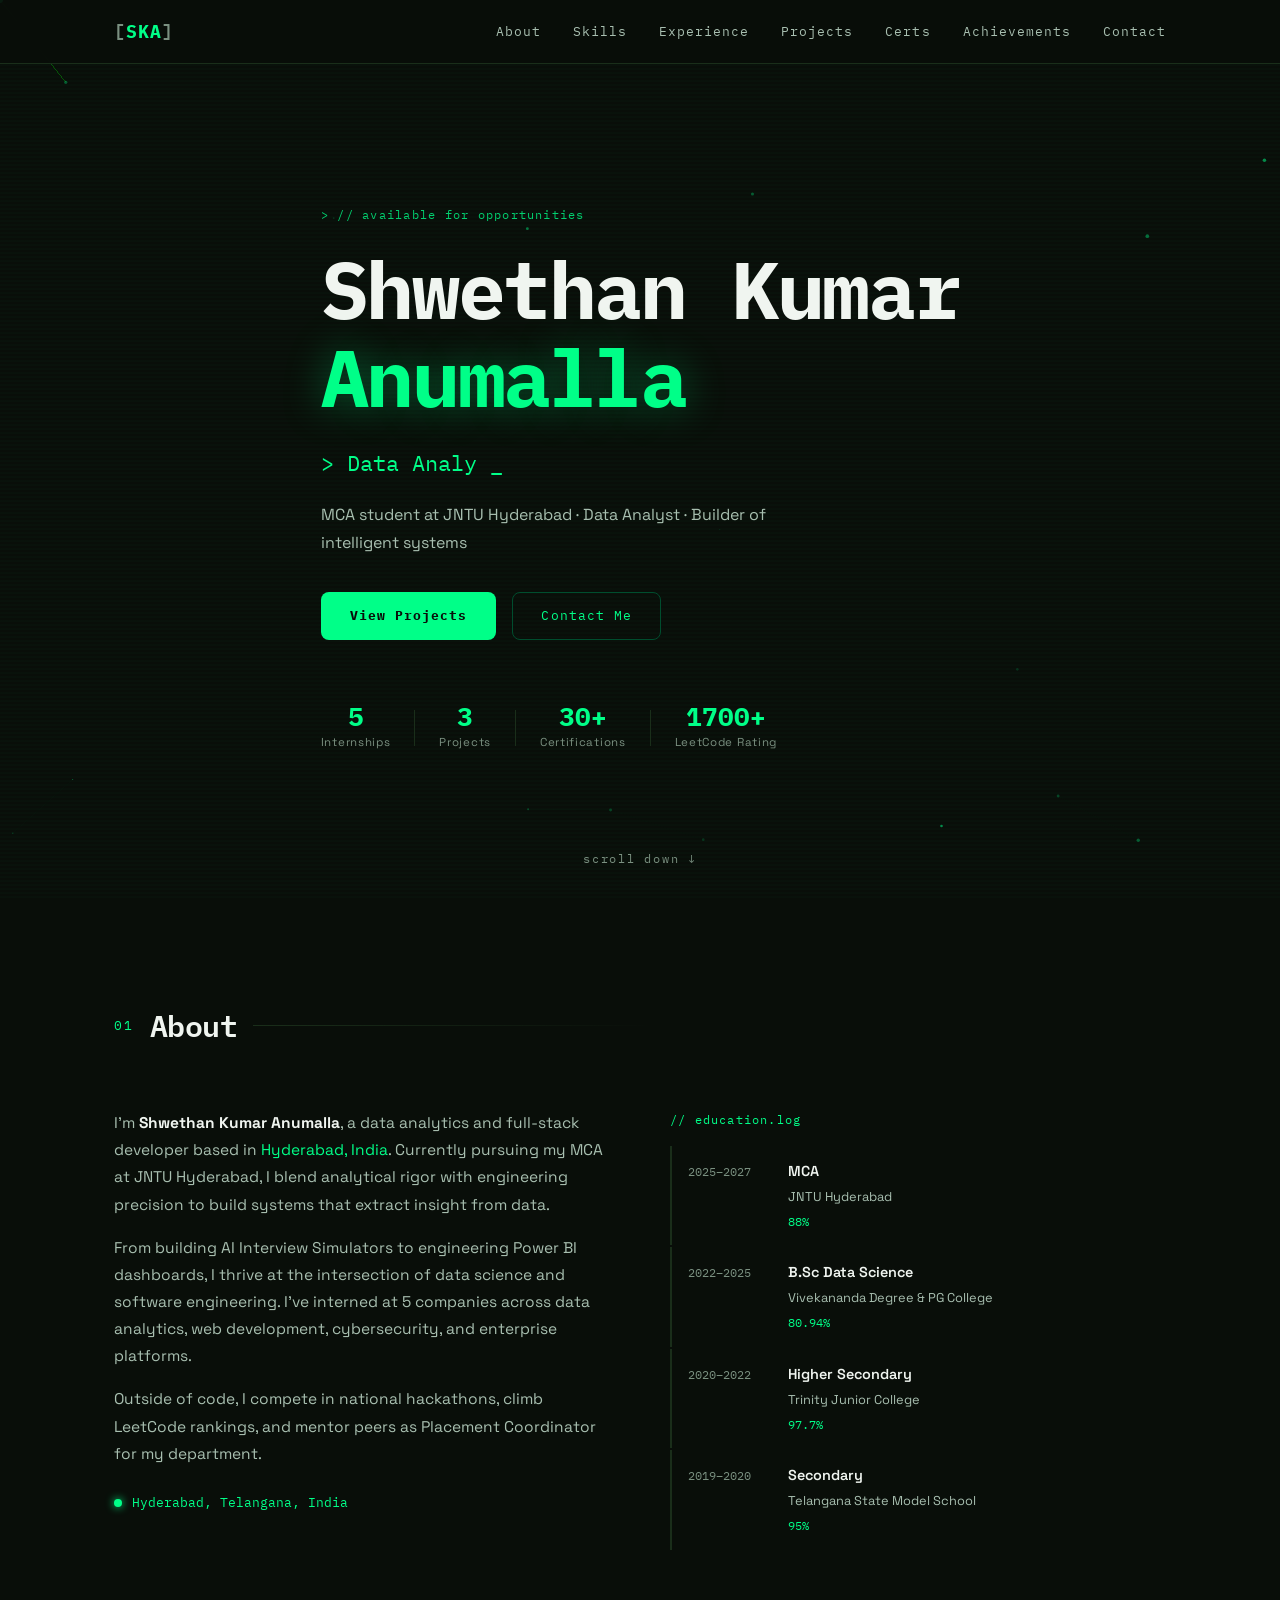
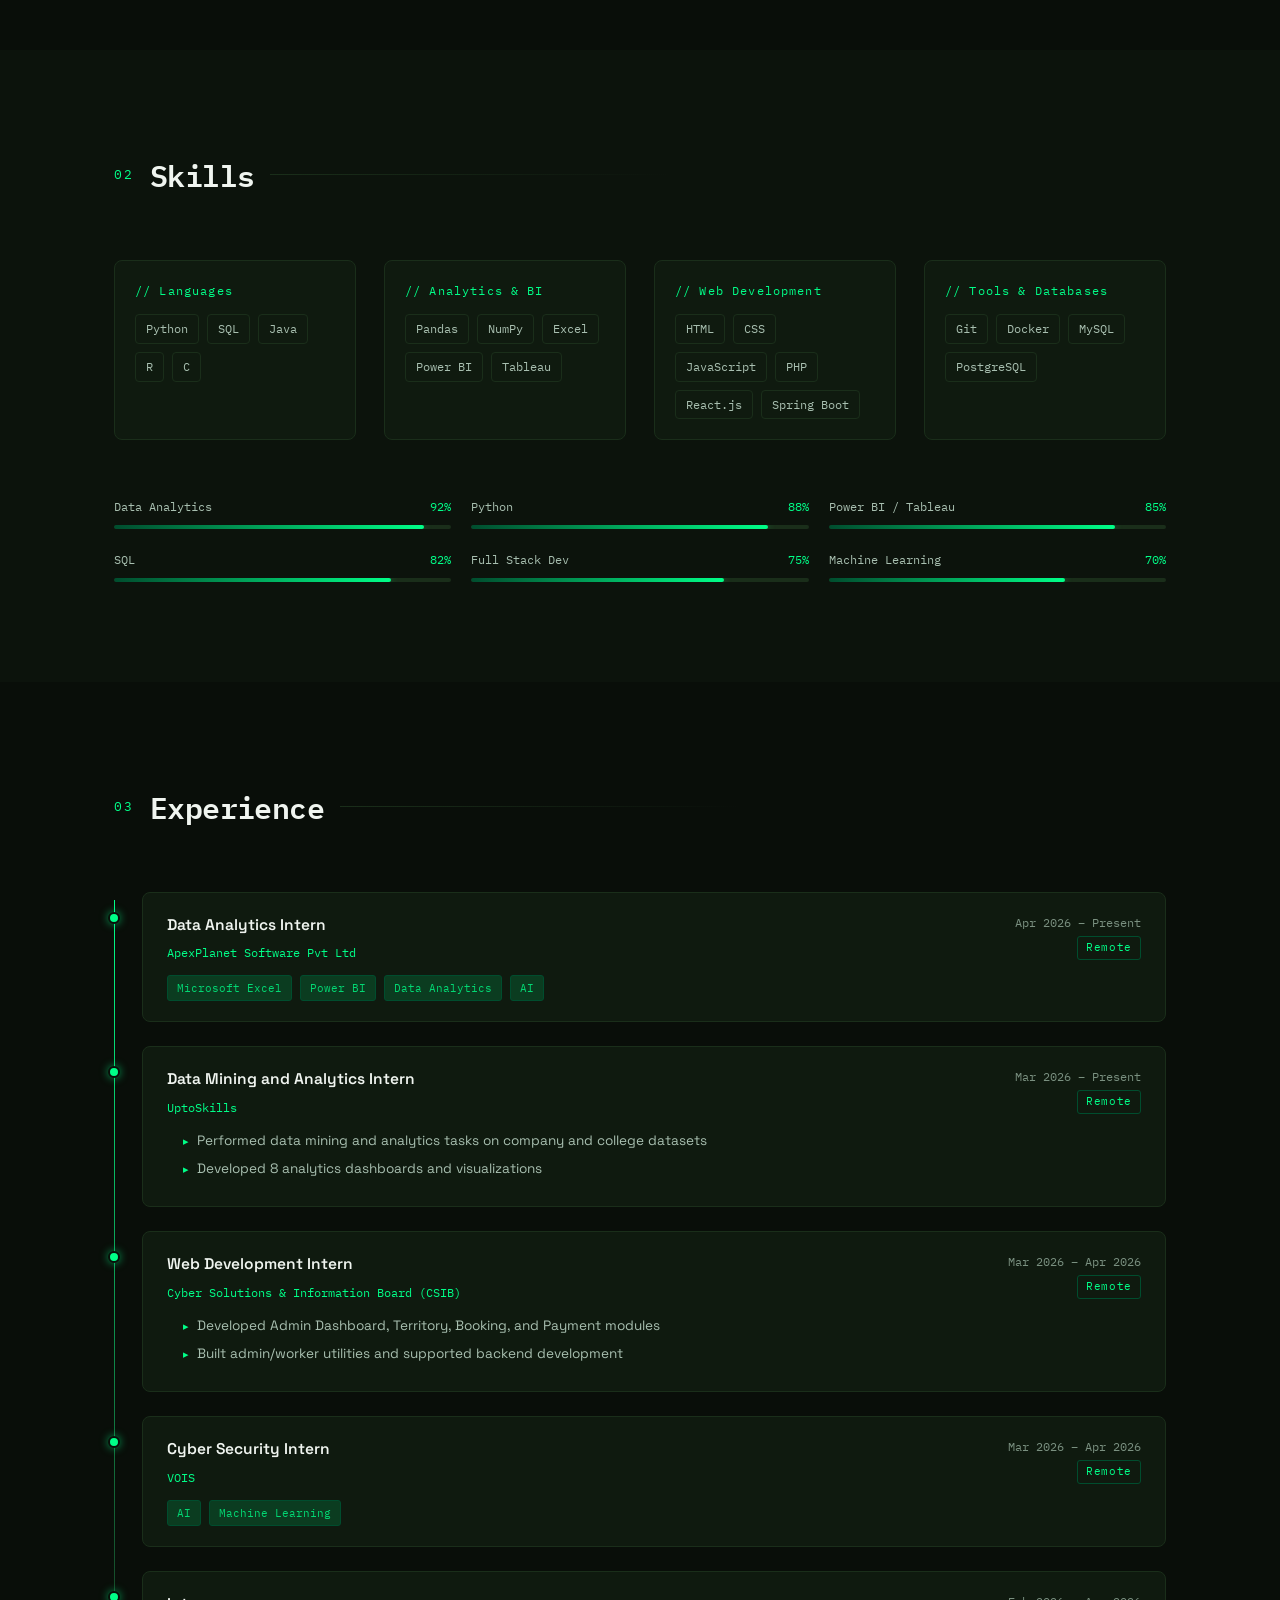
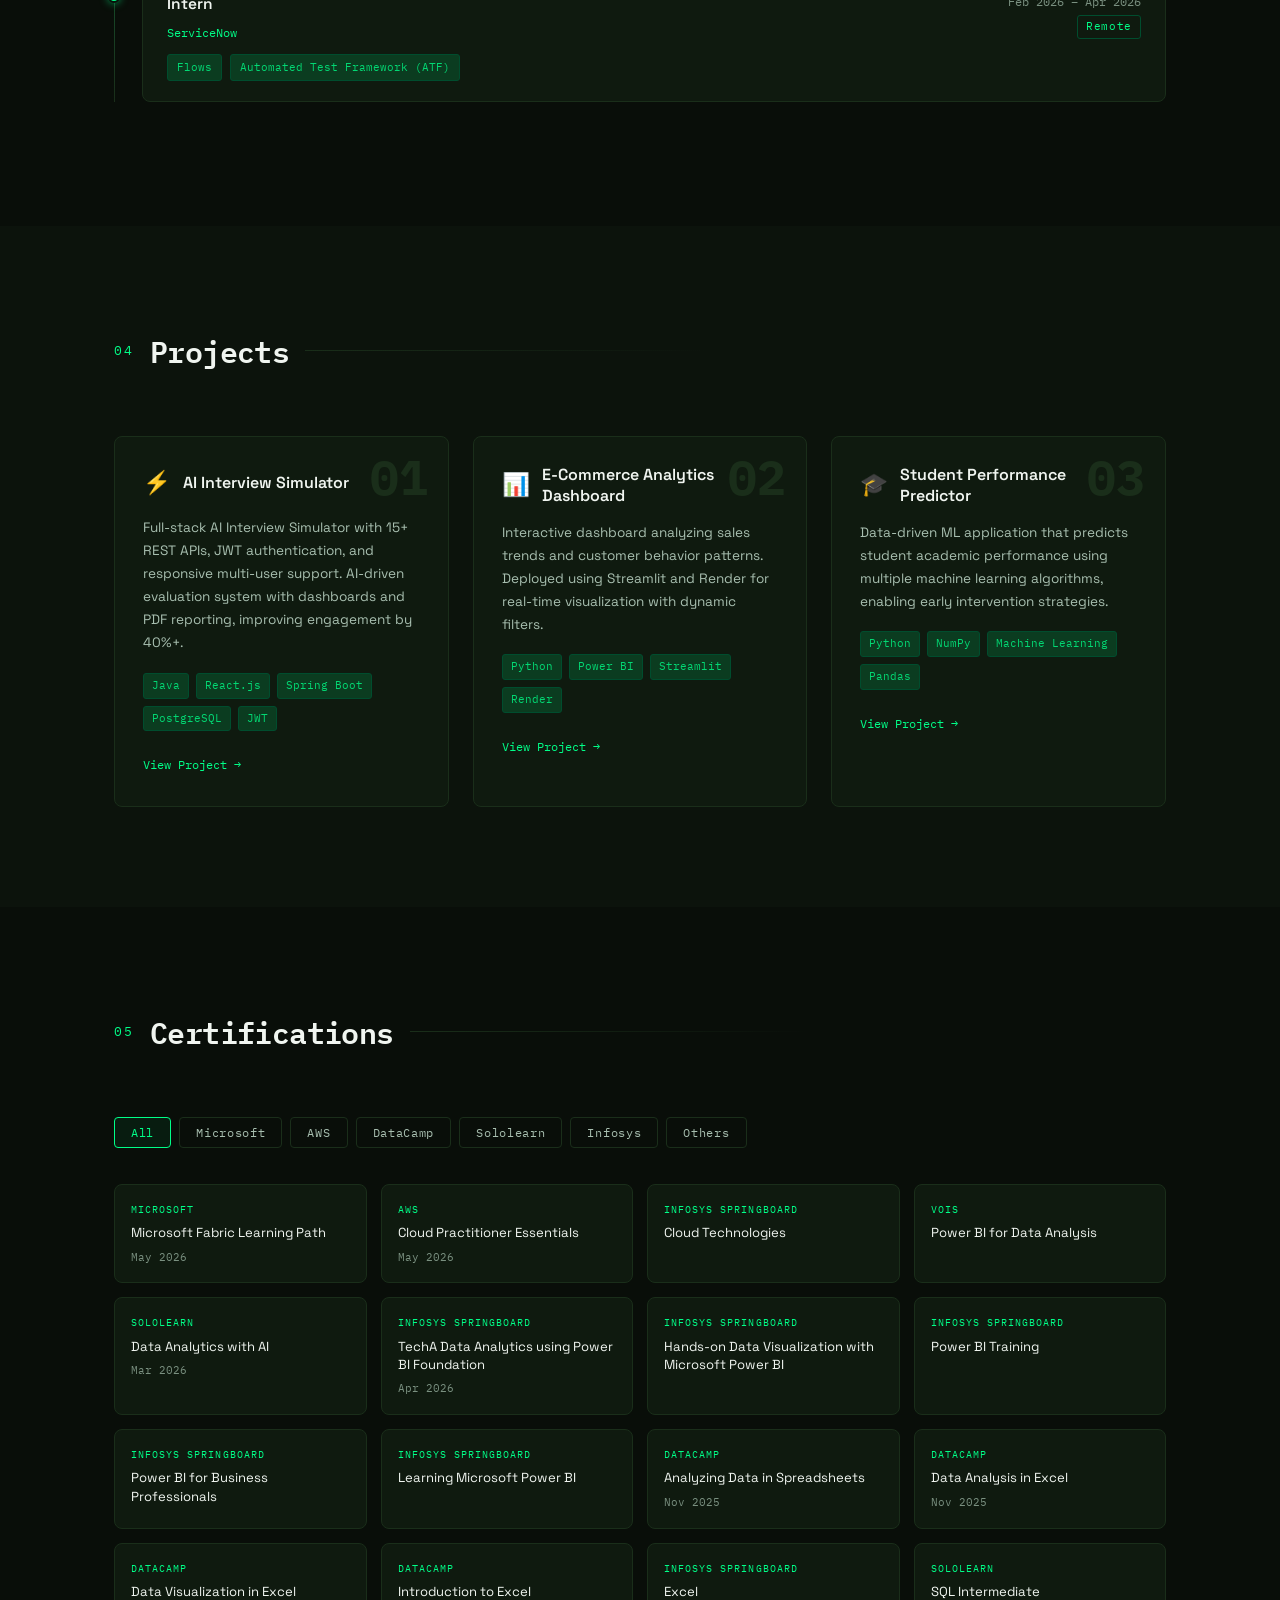
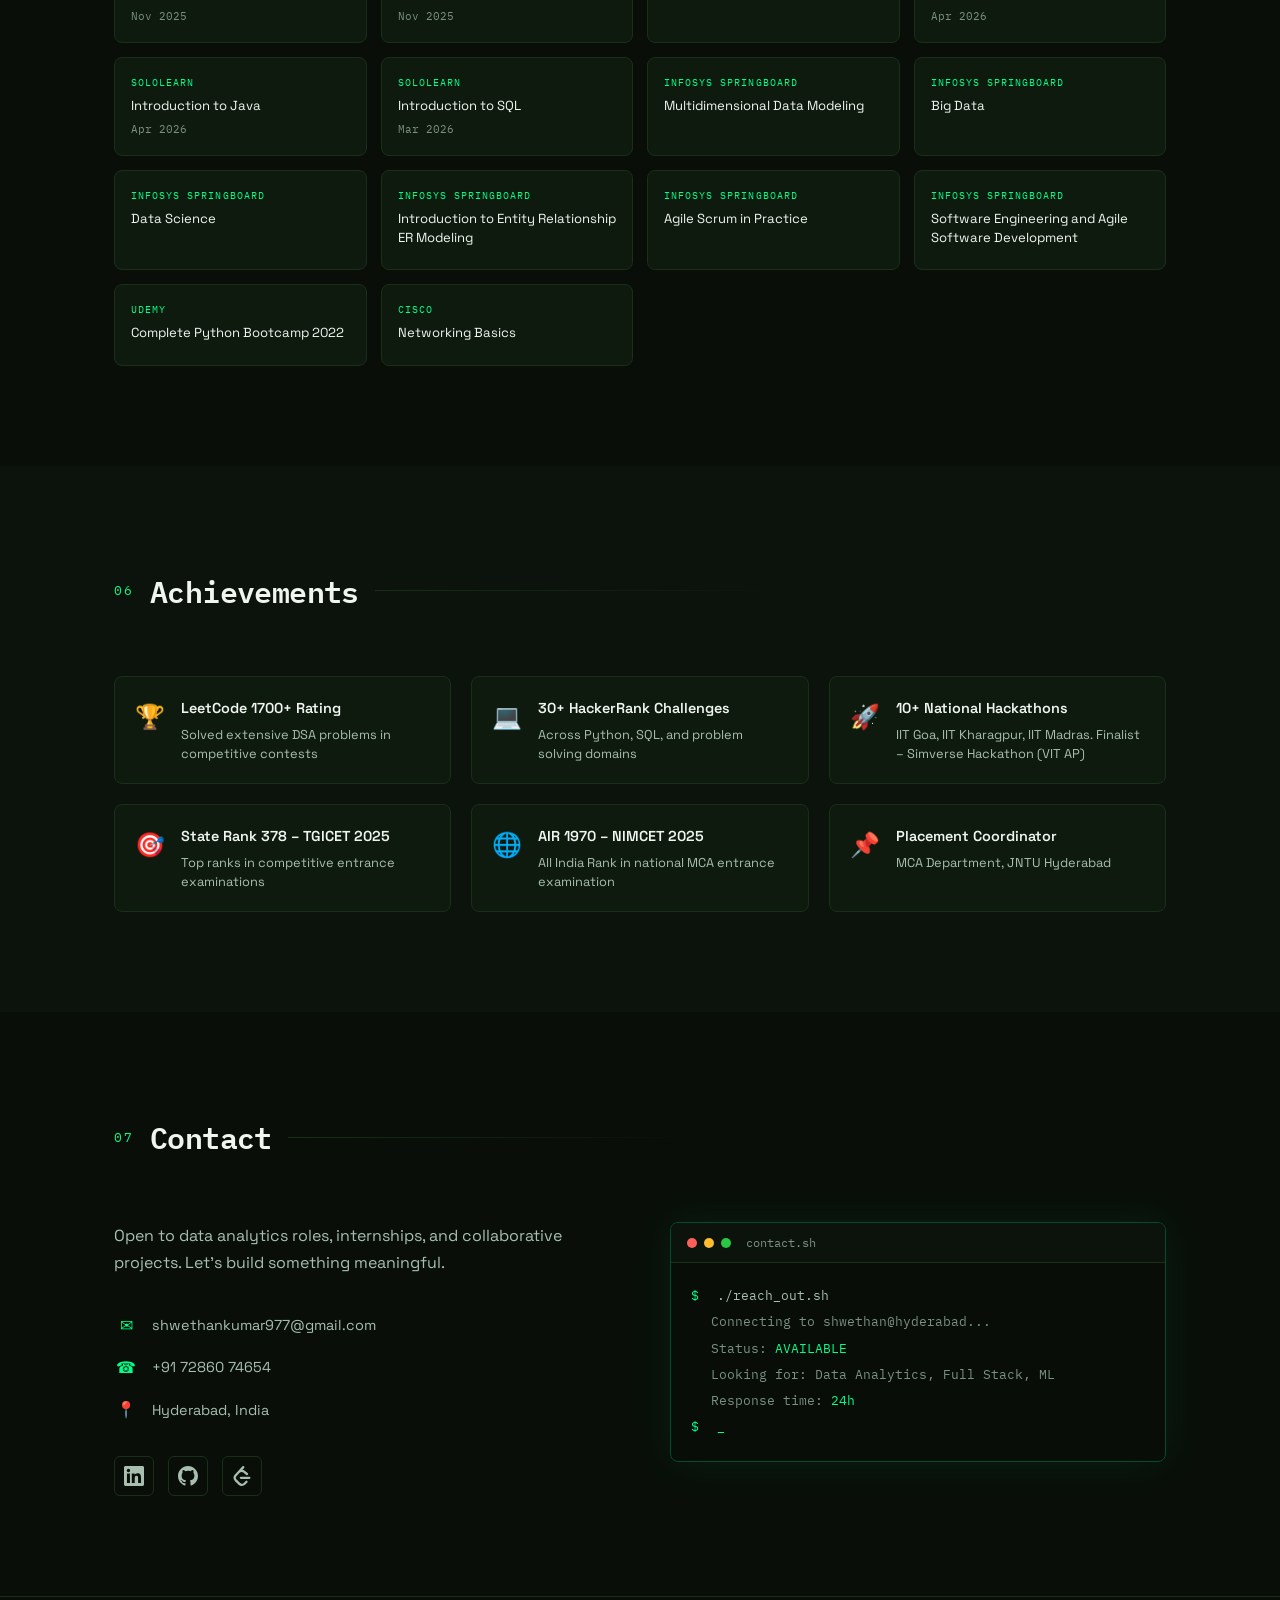
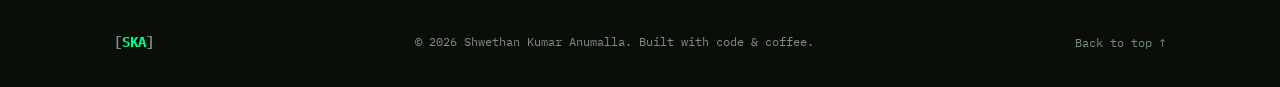
==== index.html @ d71252bc "Add files via upload" ====
<!DOCTYPE html>
<html lang="en">
<head>
  <meta charset="UTF-8" />
  <meta name="viewport" content="width=device-width, initial-scale=1.0" />
  <title>Shwethan Kumar Anumalla – Portfolio</title>
  <link rel="preconnect" href="https://fonts.googleapis.com" />
  <link rel="preconnect" href="https://fonts.gstatic.com" crossorigin />
  <link href="https://fonts.googleapis.com/css2?family=IBM+Plex+Mono:ital,wght@0,400;0,500;0,600;0,700;1,400&family=Space+Grotesk:wght@300;400;500;600;700&display=swap" rel="stylesheet" />
  <link rel="stylesheet" href="style.css" />
</head>
<body>

  <!-- NAVBAR -->
  <nav class="navbar" id="navbar">
    <div class="nav-container">
      <a href="#hero" class="nav-logo">
        <span class="logo-bracket">[</span>SKA<span class="logo-bracket">]</span>
      </a>
      <ul class="nav-links" id="navLinks">
        <li><a href="#about" class="nav-link">About</a></li>
        <li><a href="#skills" class="nav-link">Skills</a></li>
        <li><a href="#experience" class="nav-link">Experience</a></li>
        <li><a href="#projects" class="nav-link">Projects</a></li>
        <li><a href="#certifications" class="nav-link">Certs</a></li>
        <li><a href="#achievements" class="nav-link">Achievements</a></li>
        <li><a href="#contact" class="nav-link">Contact</a></li>
      </ul>
      <button class="hamburger" id="hamburger" aria-label="Menu">
        <span></span><span></span><span></span>
      </button>
    </div>
  </nav>

  <!-- HERO -->
  <section class="hero" id="hero">
    <canvas id="particleCanvas"></canvas>
    <div class="scanlines"></div>
    <div class="hero-content">
      <div class="hero-tag">// available for opportunities</div>
      <h1 class="hero-name">Shwethan Kumar<br/><span class="name-accent">Anumalla</span></h1>
      <div class="hero-role">
        <span class="role-prefix">&gt; </span>
        <span class="typed-text" id="typedText"></span>
        <span class="cursor-blink">_</span>
      </div>
      <p class="hero-bio">MCA student at JNTU Hyderabad · Data Analyst · Builder of intelligent systems</p>
      <div class="hero-cta">
        <a href="#projects" class="btn btn-primary">View Projects</a>
        <a href="#contact" class="btn btn-ghost">Contact Me</a>
      </div>
      <div class="hero-stats">
        <div class="stat"><span class="stat-val">5</span><span class="stat-label">Internships</span></div>
        <div class="stat-div"></div>
        <div class="stat"><span class="stat-val">3</span><span class="stat-label">Projects</span></div>
        <div class="stat-div"></div>
        <div class="stat"><span class="stat-val">30+</span><span class="stat-label">Certifications</span></div>
        <div class="stat-div"></div>
        <div class="stat"><span class="stat-val">1700+</span><span class="stat-label">LeetCode Rating</span></div>
      </div>
    </div>
    <div class="hero-scroll-hint">scroll down ↓</div>
  </section>

  <!-- ABOUT -->
  <section class="section" id="about">
    <div class="container">
      <div class="section-header fade-in">
        <span class="section-num">01</span>
        <h2 class="section-title">About</h2>
        <div class="section-line"></div>
      </div>
      <div class="about-grid fade-in">
        <div class="about-text">
          <p>I'm <strong>Shwethan Kumar Anumalla</strong>, a data analytics and full-stack developer based in <span class="accent">Hyderabad, India</span>. Currently pursuing my MCA at JNTU Hyderabad, I blend analytical rigor with engineering precision to build systems that extract insight from data.</p>
          <p>From building AI Interview Simulators to engineering Power BI dashboards, I thrive at the intersection of data science and software engineering. I've interned at 5 companies across data analytics, web development, cybersecurity, and enterprise platforms.</p>
          <p>Outside of code, I compete in national hackathons, climb LeetCode rankings, and mentor peers as Placement Coordinator for my department.</p>
          <div class="about-location">
            <span class="accent-dot"></span>
            <span>Hyderabad, Telangana, India</span>
          </div>
        </div>
        <div class="about-edu">
          <div class="edu-label">// education.log</div>
          <div class="edu-list">
            <div class="edu-item">
              <div class="edu-year">2025–2027</div>
              <div class="edu-details">
                <div class="edu-degree">MCA</div>
                <div class="edu-school">JNTU Hyderabad</div>
                <div class="edu-score">88%</div>
              </div>
            </div>
            <div class="edu-item">
              <div class="edu-year">2022–2025</div>
              <div class="edu-details">
                <div class="edu-degree">B.Sc Data Science</div>
                <div class="edu-school">Vivekananda Degree & PG College</div>
                <div class="edu-score">80.94%</div>
              </div>
            </div>
            <div class="edu-item">
              <div class="edu-year">2020–2022</div>
              <div class="edu-details">
                <div class="edu-degree">Higher Secondary</div>
                <div class="edu-school">Trinity Junior College</div>
                <div class="edu-score">97.7%</div>
              </div>
            </div>
            <div class="edu-item">
              <div class="edu-year">2019–2020</div>
              <div class="edu-details">
                <div class="edu-degree">Secondary</div>
                <div class="edu-school">Telangana State Model School</div>
                <div class="edu-score">95%</div>
              </div>
            </div>
          </div>
        </div>
      </div>
    </div>
  </section>

  <!-- SKILLS -->
  <section class="section section-alt" id="skills">
    <div class="container">
      <div class="section-header fade-in">
        <span class="section-num">02</span>
        <h2 class="section-title">Skills</h2>
        <div class="section-line"></div>
      </div>
      <div class="skills-grid fade-in">
        <div class="skill-category">
          <div class="skill-cat-label">// Languages</div>
          <div class="skill-tags">
            <span class="skill-tag">Python</span>
            <span class="skill-tag">SQL</span>
            <span class="skill-tag">Java</span>
            <span class="skill-tag">R</span>
            <span class="skill-tag">C</span>
          </div>
        </div>
        <div class="skill-category">
          <div class="skill-cat-label">// Analytics & BI</div>
          <div class="skill-tags">
            <span class="skill-tag">Pandas</span>
            <span class="skill-tag">NumPy</span>
            <span class="skill-tag">Excel</span>
            <span class="skill-tag">Power BI</span>
            <span class="skill-tag">Tableau</span>
          </div>
        </div>
        <div class="skill-category">
          <div class="skill-cat-label">// Web Development</div>
          <div class="skill-tags">
            <span class="skill-tag">HTML</span>
            <span class="skill-tag">CSS</span>
            <span class="skill-tag">JavaScript</span>
            <span class="skill-tag">PHP</span>
            <span class="skill-tag">React.js</span>
            <span class="skill-tag">Spring Boot</span>
          </div>
        </div>
        <div class="skill-category">
          <div class="skill-cat-label">// Tools & Databases</div>
          <div class="skill-tags">
            <span class="skill-tag">Git</span>
            <span class="skill-tag">Docker</span>
            <span class="skill-tag">MySQL</span>
            <span class="skill-tag">PostgreSQL</span>
          </div>
        </div>
      </div>

      <div class="skill-bars fade-in">
        <div class="skill-bar-item">
          <div class="skill-bar-header"><span>Data Analytics</span><span class="skill-pct">92%</span></div>
          <div class="skill-bar-track"><div class="skill-bar-fill" data-width="92"></div></div>
        </div>
        <div class="skill-bar-item">
          <div class="skill-bar-header"><span>Python</span><span class="skill-pct">88%</span></div>
          <div class="skill-bar-track"><div class="skill-bar-fill" data-width="88"></div></div>
        </div>
        <div class="skill-bar-item">
          <div class="skill-bar-header"><span>Power BI / Tableau</span><span class="skill-pct">85%</span></div>
          <div class="skill-bar-track"><div class="skill-bar-fill" data-width="85"></div></div>
        </div>
        <div class="skill-bar-item">
          <div class="skill-bar-header"><span>SQL</span><span class="skill-pct">82%</span></div>
          <div class="skill-bar-track"><div class="skill-bar-fill" data-width="82"></div></div>
        </div>
        <div class="skill-bar-item">
          <div class="skill-bar-header"><span>Full Stack Dev</span><span class="skill-pct">75%</span></div>
          <div class="skill-bar-track"><div class="skill-bar-fill" data-width="75"></div></div>
        </div>
        <div class="skill-bar-item">
          <div class="skill-bar-header"><span>Machine Learning</span><span class="skill-pct">70%</span></div>
          <div class="skill-bar-track"><div class="skill-bar-fill" data-width="70"></div></div>
        </div>
      </div>
    </div>
  </section>

  <!-- EXPERIENCE -->
  <section class="section" id="experience">
    <div class="container">
      <div class="section-header fade-in">
        <span class="section-num">03</span>
        <h2 class="section-title">Experience</h2>
        <div class="section-line"></div>
      </div>
      <div class="timeline fade-in">

        <div class="timeline-item">
          <div class="timeline-dot"></div>
          <div class="timeline-card">
            <div class="tl-header">
              <div>
                <div class="tl-role">Data Analytics Intern</div>
                <div class="tl-company">ApexPlanet Software Pvt Ltd</div>
              </div>
              <div class="tl-meta">
                <span class="tl-date">Apr 2026 – Present</span>
                <span class="tl-location">Remote</span>
              </div>
            </div>
            <div class="tl-tags">
              <span class="tl-tag">Microsoft Excel</span>
              <span class="tl-tag">Power BI</span>
              <span class="tl-tag">Data Analytics</span>
              <span class="tl-tag">AI</span>
            </div>
          </div>
        </div>

        <div class="timeline-item">
          <div class="timeline-dot"></div>
          <div class="timeline-card">
            <div class="tl-header">
              <div>
                <div class="tl-role">Data Mining and Analytics Intern</div>
                <div class="tl-company">UptoSkills</div>
              </div>
              <div class="tl-meta">
                <span class="tl-date">Mar 2026 – Present</span>
                <span class="tl-location">Remote</span>
              </div>
            </div>
            <ul class="tl-bullets">
              <li>Performed data mining and analytics tasks on company and college datasets</li>
              <li>Developed 8 analytics dashboards and visualizations</li>
            </ul>
          </div>
        </div>

        <div class="timeline-item">
          <div class="timeline-dot"></div>
          <div class="timeline-card">
            <div class="tl-header">
              <div>
                <div class="tl-role">Web Development Intern</div>
                <div class="tl-company">Cyber Solutions & Information Board (CSIB)</div>
              </div>
              <div class="tl-meta">
                <span class="tl-date">Mar 2026 – Apr 2026</span>
                <span class="tl-location">Remote</span>
              </div>
            </div>
            <ul class="tl-bullets">
              <li>Developed Admin Dashboard, Territory, Booking, and Payment modules</li>
              <li>Built admin/worker utilities and supported backend development</li>
            </ul>
          </div>
        </div>

        <div class="timeline-item">
          <div class="timeline-dot"></div>
          <div class="timeline-card">
            <div class="tl-header">
              <div>
                <div class="tl-role">Cyber Security Intern</div>
                <div class="tl-company">VOIS</div>
              </div>
              <div class="tl-meta">
                <span class="tl-date">Mar 2026 – Apr 2026</span>
                <span class="tl-location">Remote</span>
              </div>
            </div>
            <div class="tl-tags">
              <span class="tl-tag">AI</span>
              <span class="tl-tag">Machine Learning</span>
            </div>
          </div>
        </div>

        <div class="timeline-item">
          <div class="timeline-dot"></div>
          <div class="timeline-card">
            <div class="tl-header">
              <div>
                <div class="tl-role">Intern</div>
                <div class="tl-company">ServiceNow</div>
              </div>
              <div class="tl-meta">
                <span class="tl-date">Feb 2026 – Apr 2026</span>
                <span class="tl-location">Remote</span>
              </div>
            </div>
            <div class="tl-tags">
              <span class="tl-tag">Flows</span>
              <span class="tl-tag">Automated Test Framework (ATF)</span>
            </div>
          </div>
        </div>

      </div>
    </div>
  </section>

  <!-- PROJECTS -->
  <section class="section section-alt" id="projects">
    <div class="container">
      <div class="section-header fade-in">
        <span class="section-num">04</span>
        <h2 class="section-title">Projects</h2>
        <div class="section-line"></div>
      </div>
      <div class="projects-grid fade-in">

        <div class="project-card">
          <div class="project-number">01</div>
          <div class="project-header">
            <div class="project-icon">⚡</div>
            <h3 class="project-title">AI Interview Simulator</h3>
          </div>
          <p class="project-desc">Full-stack AI Interview Simulator with 15+ REST APIs, JWT authentication, and responsive multi-user support. AI-driven evaluation system with dashboards and PDF reporting, improving engagement by 40%+.</p>
          <div class="project-tags">
            <span class="proj-tag">Java</span>
            <span class="proj-tag">React.js</span>
            <span class="proj-tag">Spring Boot</span>
            <span class="proj-tag">PostgreSQL</span>
            <span class="proj-tag">JWT</span>
          </div>
          <a href="https://interview-simulator-itdx.onrender.com" class="project-link">View Project →</a>
        </div>

        <div class="project-card">
          <div class="project-number">02</div>
          <div class="project-header">
            <div class="project-icon">📊</div>
            <h3 class="project-title">E-Commerce Analytics Dashboard</h3>
          </div>
          <p class="project-desc">Interactive dashboard analyzing sales trends and customer behavior patterns. Deployed using Streamlit and Render for real-time visualization with dynamic filters.</p>
          <div class="project-tags">
            <span class="proj-tag">Python</span>
            <span class="proj-tag">Power BI</span>
            <span class="proj-tag">Streamlit</span>
            <span class="proj-tag">Render</span>
          </div>
          <a href="https://ecommerce-data-analysis.onrender.com" class="project-link">View Project →</a>
        </div>

        <div class="project-card">
          <div class="project-number">03</div>
          <div class="project-header">
            <div class="project-icon">🎓</div>
            <h3 class="project-title">Student Performance Predictor</h3>
          </div>
          <p class="project-desc">Data-driven ML application that predicts student academic performance using multiple machine learning algorithms, enabling early intervention strategies.</p>
          <div class="project-tags">
            <span class="proj-tag">Python</span>
            <span class="proj-tag">NumPy</span>
            <span class="proj-tag">Machine Learning</span>
            <span class="proj-tag">Pandas</span>
          </div>
          <a href="https://student-performance-predictor-qnia.onrender.com" class="project-link">View Project →</a>
        </div>

      </div>
    </div>
  </section>

  <!-- CERTIFICATIONS -->
  <section class="section" id="certifications">
    <div class="container">
      <div class="section-header fade-in">
        <span class="section-num">05</span>
        <h2 class="section-title">Certifications</h2>
        <div class="section-line"></div>
      </div>
      <div class="cert-filters fade-in">
        <button class="cert-filter active" data-filter="all">All</button>
        <button class="cert-filter" data-filter="microsoft">Microsoft</button>
        <button class="cert-filter" data-filter="aws">AWS</button>
        <button class="cert-filter" data-filter="datacamp">DataCamp</button>
        <button class="cert-filter" data-filter="sololearn">Sololearn</button>
        <button class="cert-filter" data-filter="infosys">Infosys</button>
        <button class="cert-filter" data-filter="others">Others</button>
      </div>
      <div class="cert-grid fade-in" id="certGrid">

        <div class="cert-card" data-cat="microsoft">
          <div class="cert-issuer">Microsoft</div>
          <div class="cert-name">Microsoft Fabric Learning Path</div>
          <div class="cert-date">May 2026</div>
        </div>
        <div class="cert-card" data-cat="aws">
          <div class="cert-issuer">AWS</div>
          <div class="cert-name">Cloud Practitioner Essentials</div>
          <div class="cert-date">May 2026</div>
        </div>
        <div class="cert-card" data-cat="infosys">
          <div class="cert-issuer">Infosys Springboard</div>
          <div class="cert-name">Cloud Technologies</div>
          <div class="cert-date"></div>
        </div>
        <div class="cert-card" data-cat="others">
          <div class="cert-issuer">VOIS</div>
          <div class="cert-name">Power BI for Data Analysis</div>
          <div class="cert-date"></div>
        </div>
        <div class="cert-card" data-cat="sololearn">
          <div class="cert-issuer">Sololearn</div>
          <div class="cert-name">Data Analytics with AI</div>
          <div class="cert-date">Mar 2026</div>
        </div>
        <div class="cert-card" data-cat="infosys">
          <div class="cert-issuer">Infosys Springboard</div>
          <div class="cert-name">TechA Data Analytics using Power BI Foundation</div>
          <div class="cert-date">Apr 2026</div>
        </div>
        <div class="cert-card" data-cat="infosys">
          <div class="cert-issuer">Infosys Springboard</div>
          <div class="cert-name">Hands-on Data Visualization with Microsoft Power BI</div>
          <div class="cert-date"></div>
        </div>
        <div class="cert-card" data-cat="infosys">
          <div class="cert-issuer">Infosys Springboard</div>
          <div class="cert-name">Power BI Training</div>
          <div class="cert-date"></div>
        </div>
        <div class="cert-card" data-cat="infosys">
          <div class="cert-issuer">Infosys Springboard</div>
          <div class="cert-name">Power BI for Business Professionals</div>
          <div class="cert-date"></div>
        </div>
        <div class="cert-card" data-cat="infosys">
          <div class="cert-issuer">Infosys Springboard</div>
          <div class="cert-name">Learning Microsoft Power BI</div>
          <div class="cert-date"></div>
        </div>
        <div class="cert-card" data-cat="datacamp">
          <div class="cert-issuer">DataCamp</div>
          <div class="cert-name">Analyzing Data in Spreadsheets</div>
          <div class="cert-date">Nov 2025</div>
        </div>
        <div class="cert-card" data-cat="datacamp">
          <div class="cert-issuer">DataCamp</div>
          <div class="cert-name">Data Analysis in Excel</div>
          <div class="cert-date">Nov 2025</div>
        </div>
        <div class="cert-card" data-cat="datacamp">
          <div class="cert-issuer">DataCamp</div>
          <div class="cert-name">Data Visualization in Excel</div>
          <div class="cert-date">Nov 2025</div>
        </div>
        <div class="cert-card" data-cat="datacamp">
          <div class="cert-issuer">DataCamp</div>
          <div class="cert-name">Introduction to Excel</div>
          <div class="cert-date">Nov 2025</div>
        </div>
        <div class="cert-card" data-cat="infosys">
          <div class="cert-issuer">Infosys Springboard</div>
          <div class="cert-name">Excel</div>
          <div class="cert-date"></div>
        </div>
        <div class="cert-card" data-cat="sololearn">
          <div class="cert-issuer">Sololearn</div>
          <div class="cert-name">SQL Intermediate</div>
          <div class="cert-date">Apr 2026</div>
        </div>
        <div class="cert-card" data-cat="sololearn">
          <div class="cert-issuer">Sololearn</div>
          <div class="cert-name">Introduction to Java</div>
          <div class="cert-date">Apr 2026</div>
        </div>
        <div class="cert-card" data-cat="sololearn">
          <div class="cert-issuer">Sololearn</div>
          <div class="cert-name">Introduction to SQL</div>
          <div class="cert-date">Mar 2026</div>
        </div>
        <div class="cert-card" data-cat="infosys">
          <div class="cert-issuer">Infosys Springboard</div>
          <div class="cert-name">Multidimensional Data Modeling</div>
          <div class="cert-date"></div>
        </div>
        <div class="cert-card" data-cat="infosys">
          <div class="cert-issuer">Infosys Springboard</div>
          <div class="cert-name">Big Data</div>
          <div class="cert-date"></div>
        </div>
        <div class="cert-card" data-cat="infosys">
          <div class="cert-issuer">Infosys Springboard</div>
          <div class="cert-name">Data Science</div>
          <div class="cert-date"></div>
        </div>
        <div class="cert-card" data-cat="infosys">
          <div class="cert-issuer">Infosys Springboard</div>
          <div class="cert-name">Introduction to Entity Relationship ER Modeling</div>
          <div class="cert-date"></div>
        </div>
        <div class="cert-card" data-cat="infosys">
          <div class="cert-issuer">Infosys Springboard</div>
          <div class="cert-name">Agile Scrum in Practice</div>
          <div class="cert-date"></div>
        </div>
        <div class="cert-card" data-cat="infosys">
          <div class="cert-issuer">Infosys Springboard</div>
          <div class="cert-name">Software Engineering and Agile Software Development</div>
          <div class="cert-date"></div>
        </div>
        <div class="cert-card" data-cat="others">
          <div class="cert-issuer">Udemy</div>
          <div class="cert-name">Complete Python Bootcamp 2022</div>
          <div class="cert-date"></div>
        </div>
        <div class="cert-card" data-cat="others">
          <div class="cert-issuer">Cisco</div>
          <div class="cert-name">Networking Basics</div>
          <div class="cert-date"></div>
        </div>

      </div>
    </div>
  </section>

  <!-- ACHIEVEMENTS -->
  <section class="section section-alt" id="achievements">
    <div class="container">
      <div class="section-header fade-in">
        <span class="section-num">06</span>
        <h2 class="section-title">Achievements</h2>
        <div class="section-line"></div>
      </div>
      <div class="achievements-grid fade-in">

        <div class="ach-card">
          <div class="ach-icon">🏆</div>
          <div class="ach-text">
            <div class="ach-title">LeetCode 1700+ Rating</div>
            <div class="ach-sub">Solved extensive DSA problems in competitive contests</div>
          </div>
        </div>

        <div class="ach-card">
          <div class="ach-icon">💻</div>
          <div class="ach-text">
            <div class="ach-title">30+ HackerRank Challenges</div>
            <div class="ach-sub">Across Python, SQL, and problem solving domains</div>
          </div>
        </div>

        <div class="ach-card">
          <div class="ach-icon">🚀</div>
          <div class="ach-text">
            <div class="ach-title">10+ National Hackathons</div>
            <div class="ach-sub">IIT Goa, IIT Kharagpur, IIT Madras. Finalist – Simverse Hackathon (VIT AP)</div>
          </div>
        </div>

        <div class="ach-card">
          <div class="ach-icon">🎯</div>
          <div class="ach-text">
            <div class="ach-title">State Rank 378 – TGICET 2025</div>
            <div class="ach-sub">Top ranks in competitive entrance examinations</div>
          </div>
        </div>

        <div class="ach-card">
          <div class="ach-icon">🌐</div>
          <div class="ach-text">
            <div class="ach-title">AIR 1970 – NIMCET 2025</div>
            <div class="ach-sub">All India Rank in national MCA entrance examination</div>
          </div>
        </div>

        <div class="ach-card">
          <div class="ach-icon">📌</div>
          <div class="ach-text">
            <div class="ach-title">Placement Coordinator</div>
            <div class="ach-sub">MCA Department, JNTU Hyderabad</div>
          </div>
        </div>

      </div>
    </div>
  </section>

  <!-- CONTACT -->
  <section class="section" id="contact">
    <div class="container">
      <div class="section-header fade-in">
        <span class="section-num">07</span>
        <h2 class="section-title">Contact</h2>
        <div class="section-line"></div>
      </div>
      <div class="contact-wrapper fade-in">
        <div class="contact-left">
          <p class="contact-intro">Open to data analytics roles, internships, and collaborative projects. Let's build something meaningful.</p>
          <div class="contact-items">
            <a href="mailto:shwethankumar977@gmail.com" class="contact-item">
              <span class="contact-icon">✉</span>
              <span>shwethankumar977@gmail.com</span>
            </a>
            <a href="tel:+917286074654" class="contact-item">
              <span class="contact-icon">☎</span>
              <span>+91 72860 74654</span>
            </a>
            <div class="contact-item">
              <span class="contact-icon">📍</span>
              <span>Hyderabad, India</span>
            </div>
          </div>
          <div class="social-links">
            <a href="https://www.linkedin.com/in/shwethan-kumar-anumalla-986076252/" class="social-link" aria-label="LinkedIn">
              <svg width="20" height="20" viewBox="0 0 24 24" fill="currentColor"><path d="M20.447 20.452h-3.554v-5.569c0-1.328-.027-3.037-1.852-3.037-1.853 0-2.136 1.445-2.136 2.939v5.667H9.351V9h3.414v1.561h.046c.477-.9 1.637-1.85 3.37-1.85 3.601 0 4.267 2.37 4.267 5.455v6.286zM5.337 7.433a2.062 2.062 0 01-2.063-2.065 2.064 2.064 0 112.063 2.065zm1.782 13.019H3.555V9h3.564v11.452zM22.225 0H1.771C.792 0 0 .774 0 1.729v20.542C0 23.227.792 24 1.771 24h20.451C23.2 24 24 23.227 24 22.271V1.729C24 .774 23.2 0 22.222 0h.003z"/></svg>
            </a>
            <a href="https://github.com/shwethan-04" class="social-link" aria-label="GitHub">
              <svg width="20" height="20" viewBox="0 0 24 24" fill="currentColor"><path d="M12 0C5.374 0 0 5.373 0 12c0 5.302 3.438 9.8 8.207 11.387.599.111.793-.261.793-.577v-2.234c-3.338.726-4.033-1.416-4.033-1.416-.546-1.387-1.333-1.756-1.333-1.756-1.089-.745.083-.729.083-.729 1.205.084 1.839 1.237 1.839 1.237 1.07 1.834 2.807 1.304 3.492.997.107-.775.418-1.305.762-1.604-2.665-.305-5.467-1.334-5.467-5.931 0-1.311.469-2.381 1.236-3.221-.124-.303-.535-1.524.117-3.176 0 0 1.008-.322 3.301 1.23A11.509 11.509 0 0112 5.803c1.02.005 2.047.138 3.006.404 2.291-1.552 3.297-1.23 3.297-1.23.653 1.653.242 2.874.118 3.176.77.84 1.235 1.911 1.235 3.221 0 4.609-2.807 5.624-5.479 5.921.43.372.823 1.102.823 2.222v3.293c0 .319.192.694.801.576C20.566 21.797 24 17.3 24 12c0-6.627-5.373-12-12-12z"/></svg>
            </a>
            <a href="https://leetcode.com/u/shwethan_kumar_anumalla/" class="social-link" aria-label="LeetCode">
              <svg width="20" height="20" viewBox="0 0 24 24" fill="currentColor"><path d="M13.483 0a1.374 1.374 0 0 0-.961.438L7.116 6.226l-3.854 4.126a5.266 5.266 0 0 0-1.209 2.104 5.35 5.35 0 0 0-.125.513 5.527 5.527 0 0 0 .062 2.362 5.83 5.83 0 0 0 .349 1.017 5.938 5.938 0 0 0 1.271 1.818l4.277 4.193.039.038c2.248 2.165 5.852 2.133 8.063-.074l2.396-2.392c.54-.54.54-1.414.003-1.955a1.378 1.378 0 0 0-1.951-.003l-2.396 2.392a3.021 3.021 0 0 1-4.205.038l-.02-.019-4.276-4.193c-.652-.64-.972-1.469-.948-2.263a2.68 2.68 0 0 1 .066-.523 2.545 2.545 0 0 1 .619-1.164L9.13 8.114c1.058-1.134 3.204-1.27 4.43-.278l3.501 2.831c.593.48 1.461.387 1.94-.207a1.384 1.384 0 0 0-.207-1.943l-3.5-2.831c-.8-.647-1.766-1.045-2.774-1.202l2.015-2.158A1.384 1.384 0 0 0 13.483 0zm-2.866 12.815a1.38 1.38 0 0 0-1.38 1.382 1.38 1.38 0 0 0 1.38 1.382H20.79a1.38 1.38 0 0 0 1.38-1.382 1.38 1.38 0 0 0-1.38-1.382z"/></svg>
            </a>
          </div>
        </div>
        <div class="contact-right">
          <div class="terminal-box">
            <div class="terminal-header">
              <span class="t-dot red"></span>
              <span class="t-dot yellow"></span>
              <span class="t-dot green"></span>
              <span class="t-title">contact.sh</span>
            </div>
            <div class="terminal-body">
              <div class="t-line"><span class="t-prompt">$</span> ./reach_out.sh</div>
              <div class="t-line t-output">Connecting to shwethan@hyderabad...</div>
              <div class="t-line t-output">Status: <span class="t-green">AVAILABLE</span></div>
              <div class="t-line t-output">Looking for: Data Analytics, Full Stack, ML</div>
              <div class="t-line t-output">Response time: <span class="t-green">24h</span></div>
              <div class="t-line"><span class="t-prompt">$</span> <span class="cursor-blink-sm">_</span></div>
            </div>
          </div>
        </div>
      </div>
    </div>
  </section>

  <!-- FOOTER -->
  <footer class="footer">
    <div class="container">
      <div class="footer-inner">
        <div class="footer-logo"><span class="logo-bracket">[</span>SKA<span class="logo-bracket">]</span></div>
        <div class="footer-copy">© 2026 Shwethan Kumar Anumalla. Built with code & coffee.</div>
        <div class="footer-links">
          <a href="#hero" class="footer-link">Back to top ↑</a>
        </div>
      </div>
    </div>
  </footer>

  <script src="script.js"></script>
</body>
</html>
---- style.css ----
/* ============================================================
   SHWETHAN KUMAR ANUMALLA – PORTFOLIO
   Theme: Terminal / Hacker Phosphor Green
   ============================================================ */

:root {
  --bg: #090e09;
  --bg-alt: #0c130c;
  --card: #0f1a0f;
  --card-hover: #132013;
  --border: #1a2e1a;
  --border-glow: #00ff8855;
  --green: #00ff88;
  --green-mid: #00cc66;
  --green-dim: #00995044;
  --green-dark: #004d2e;
  --green-text: #00ff88cc;
  --white: #f0f5f0;
  --gray: #7a9080;
  --gray-light: #a8bfb0;
  --font-mono: 'IBM Plex Mono', monospace;
  --font-sans: 'Space Grotesk', sans-serif;
  --nav-h: 64px;
  --radius: 8px;
  --transition: 0.25s ease;
}

*, *::before, *::after { box-sizing: border-box; margin: 0; padding: 0; }

html { scroll-behavior: smooth; font-size: 16px; }

body {
  background: var(--bg);
  color: var(--white);
  font-family: var(--font-sans);
  line-height: 1.65;
  overflow-x: hidden;
}

a { color: inherit; text-decoration: none; }
ul { list-style: none; }
img { max-width: 100%; }

/* ============================================================
   SCROLLBAR
   ============================================================ */
::-webkit-scrollbar { width: 6px; }
::-webkit-scrollbar-track { background: var(--bg); }
::-webkit-scrollbar-thumb { background: var(--green-dark); border-radius: 3px; }

/* ============================================================
   UTILITIES
   ============================================================ */
.container {
  max-width: 1100px;
  margin: 0 auto;
  padding: 0 24px;
}

.accent { color: var(--green); }

.section {
  padding: 100px 0;
}
.section-alt {
  background: var(--bg-alt);
}

.section-header {
  display: flex;
  align-items: center;
  gap: 16px;
  margin-bottom: 60px;
}
.section-num {
  font-family: var(--font-mono);
  font-size: 0.8rem;
  color: var(--green);
  letter-spacing: 2px;
}
.section-title {
  font-family: var(--font-mono);
  font-size: clamp(1.4rem, 3vw, 1.9rem);
  font-weight: 600;
  letter-spacing: -0.02em;
}
.section-line {
  flex: 1;
  height: 1px;
  background: linear-gradient(to right, var(--border), transparent);
  max-width: 400px;
}

/* ============================================================
   NAVBAR
   ============================================================ */
.navbar {
  position: fixed;
  top: 0; left: 0; right: 0;
  height: var(--nav-h);
  z-index: 1000;
  background: rgba(9, 14, 9, 0.92);
  backdrop-filter: blur(12px);
  border-bottom: 1px solid var(--border);
  transition: border-color var(--transition);
}
.navbar.scrolled { border-bottom-color: var(--green-dark); }

.nav-container {
  max-width: 1100px;
  margin: 0 auto;
  padding: 0 24px;
  height: 100%;
  display: flex;
  align-items: center;
  justify-content: space-between;
}

.nav-logo {
  font-family: var(--font-mono);
  font-size: 1.1rem;
  font-weight: 700;
  color: var(--green);
  letter-spacing: 0.05em;
}
.logo-bracket { color: var(--gray); }

.nav-links {
  display: flex;
  gap: 32px;
  align-items: center;
}
.nav-link {
  font-family: var(--font-mono);
  font-size: 0.8rem;
  letter-spacing: 0.08em;
  color: var(--gray-light);
  transition: color var(--transition);
  position: relative;
}
.nav-link::after {
  content: '';
  position: absolute;
  bottom: -4px; left: 0;
  width: 0; height: 1px;
  background: var(--green);
  transition: width var(--transition);
}
.nav-link:hover { color: var(--green); }
.nav-link:hover::after { width: 100%; }

.hamburger {
  display: none;
  flex-direction: column;
  gap: 5px;
  background: none;
  border: none;
  cursor: pointer;
  padding: 4px;
}
.hamburger span {
  display: block;
  width: 24px; height: 2px;
  background: var(--green);
  border-radius: 2px;
  transition: all 0.3s ease;
}
.hamburger.open span:nth-child(1) { transform: translateY(7px) rotate(45deg); }
.hamburger.open span:nth-child(2) { opacity: 0; }
.hamburger.open span:nth-child(3) { transform: translateY(-7px) rotate(-45deg); }

/* ============================================================
   HERO
   ============================================================ */
.hero {
  position: relative;
  min-height: 100vh;
  display: flex;
  align-items: center;
  overflow: hidden;
}

#particleCanvas {
  position: absolute;
  inset: 0;
  pointer-events: none;
}

.scanlines {
  position: absolute;
  inset: 0;
  background: repeating-linear-gradient(
    0deg,
    transparent,
    transparent 2px,
    rgba(0,255,136,0.015) 2px,
    rgba(0,255,136,0.015) 4px
  );
  pointer-events: none;
  z-index: 1;
}

.hero-content {
  position: relative;
  z-index: 2;
  max-width: 1100px;
  margin: 0 auto;
  padding: 0 24px;
  padding-top: var(--nav-h);
}

.hero-tag {
  font-family: var(--font-mono);
  font-size: 0.78rem;
  color: var(--green);
  letter-spacing: 0.1em;
  margin-bottom: 20px;
  opacity: 0.8;
}
.hero-tag::before { content: '> '; }

.hero-name {
  font-family: var(--font-mono);
  font-size: clamp(2.2rem, 7vw, 5rem);
  font-weight: 700;
  line-height: 1.1;
  letter-spacing: -0.03em;
  margin-bottom: 24px;
}
.name-accent {
  color: var(--green);
  text-shadow: 0 0 40px rgba(0,255,136,0.35);
}

.hero-role {
  font-family: var(--font-mono);
  font-size: clamp(1rem, 2.5vw, 1.4rem);
  color: var(--gray-light);
  margin-bottom: 20px;
  min-height: 2rem;
}
.role-prefix { color: var(--green); }
.typed-text { color: var(--green); }
.cursor-blink {
  color: var(--green);
  animation: blink 1s step-end infinite;
}
@keyframes blink { 50% { opacity: 0; } }

.hero-bio {
  font-size: 1rem;
  color: var(--gray-light);
  max-width: 520px;
  margin-bottom: 36px;
  line-height: 1.7;
}

.hero-cta {
  display: flex;
  gap: 16px;
  flex-wrap: wrap;
  margin-bottom: 56px;
}

.btn {
  font-family: var(--font-mono);
  font-size: 0.82rem;
  letter-spacing: 0.08em;
  padding: 12px 28px;
  border-radius: var(--radius);
  cursor: pointer;
  transition: all var(--transition);
  border: 1px solid transparent;
}
.btn-primary {
  background: var(--green);
  color: var(--bg);
  font-weight: 700;
}
.btn-primary:hover {
  background: transparent;
  color: var(--green);
  border-color: var(--green);
  box-shadow: 0 0 20px rgba(0,255,136,0.25);
}
.btn-ghost {
  background: transparent;
  color: var(--green);
  border-color: var(--green-dark);
}
.btn-ghost:hover {
  border-color: var(--green);
  box-shadow: 0 0 20px rgba(0,255,136,0.15);
}

.hero-stats {
  display: flex;
  align-items: center;
  gap: 0;
  flex-wrap: wrap;
}
.stat {
  padding: 8px 24px;
  display: flex;
  flex-direction: column;
  align-items: center;
}
.stat:first-child { padding-left: 0; }
.stat-val {
  font-family: var(--font-mono);
  font-size: 1.6rem;
  font-weight: 700;
  color: var(--green);
  line-height: 1;
}
.stat-label {
  font-size: 0.72rem;
  color: var(--gray);
  letter-spacing: 0.06em;
  margin-top: 4px;
  white-space: nowrap;
}
.stat-div {
  width: 1px;
  height: 36px;
  background: var(--border);
}

.hero-scroll-hint {
  position: absolute;
  bottom: 32px;
  left: 50%;
  transform: translateX(-50%);
  font-family: var(--font-mono);
  font-size: 0.72rem;
  color: var(--gray);
  letter-spacing: 0.15em;
  animation: float 2.5s ease-in-out infinite;
  z-index: 2;
}
@keyframes float {
  0%, 100% { transform: translateX(-50%) translateY(0); }
  50% { transform: translateX(-50%) translateY(6px); }
}

/* ============================================================
   FADE-IN SCROLL ANIMATIONS
   ============================================================ */
.fade-in {
  opacity: 0;
  transform: translateY(28px);
  transition: opacity 0.65s ease, transform 0.65s ease;
}
.fade-in.visible {
  opacity: 1;
  transform: translateY(0);
}

/* ============================================================
   ABOUT
   ============================================================ */
.about-grid {
  display: grid;
  grid-template-columns: 1fr 1fr;
  gap: 60px;
  align-items: start;
}
.about-text p {
  color: var(--gray-light);
  margin-bottom: 16px;
  font-size: 0.97rem;
  line-height: 1.75;
}
.about-text p strong { color: var(--white); }
.about-location {
  display: flex;
  align-items: center;
  gap: 10px;
  font-family: var(--font-mono);
  font-size: 0.82rem;
  color: var(--green);
  margin-top: 24px;
}
.accent-dot {
  width: 8px; height: 8px;
  border-radius: 50%;
  background: var(--green);
  box-shadow: 0 0 8px var(--green);
  animation: pulse-dot 2s ease-in-out infinite;
}
@keyframes pulse-dot {
  0%, 100% { box-shadow: 0 0 4px var(--green); }
  50% { box-shadow: 0 0 14px var(--green); }
}

.edu-label {
  font-family: var(--font-mono);
  font-size: 0.75rem;
  color: var(--green);
  letter-spacing: 0.1em;
  margin-bottom: 16px;
}
.edu-list { display: flex; flex-direction: column; gap: 2px; }
.edu-item {
  display: flex;
  gap: 20px;
  padding: 14px 16px;
  border-left: 2px solid var(--border);
  transition: border-color var(--transition);
}
.edu-item:hover { border-left-color: var(--green); }
.edu-year {
  font-family: var(--font-mono);
  font-size: 0.72rem;
  color: var(--gray);
  min-width: 80px;
  padding-top: 2px;
}
.edu-degree {
  font-size: 0.9rem;
  font-weight: 600;
  color: var(--white);
}
.edu-school {
  font-size: 0.8rem;
  color: var(--gray-light);
  margin-top: 2px;
}
.edu-score {
  font-family: var(--font-mono);
  font-size: 0.78rem;
  color: var(--green);
  margin-top: 4px;
}

/* ============================================================
   SKILLS
   ============================================================ */
.skills-grid {
  display: grid;
  grid-template-columns: repeat(auto-fit, minmax(220px, 1fr));
  gap: 28px;
  margin-bottom: 56px;
}
.skill-category {
  background: var(--card);
  border: 1px solid var(--border);
  border-radius: var(--radius);
  padding: 20px;
  transition: border-color var(--transition), box-shadow var(--transition);
}
.skill-category:hover {
  border-color: var(--green-dark);
  box-shadow: 0 0 20px rgba(0,255,136,0.07);
}
.skill-cat-label {
  font-family: var(--font-mono);
  font-size: 0.72rem;
  color: var(--green);
  letter-spacing: 0.1em;
  margin-bottom: 14px;
}
.skill-tags { display: flex; flex-wrap: wrap; gap: 8px; }
.skill-tag {
  font-family: var(--font-mono);
  font-size: 0.75rem;
  padding: 4px 10px;
  border-radius: 4px;
  border: 1px solid var(--border);
  color: var(--gray-light);
  transition: all var(--transition);
  cursor: default;
}
.skill-tag:hover {
  border-color: var(--green);
  color: var(--green);
  box-shadow: 0 0 10px rgba(0,255,136,0.2);
}

.skill-bars {
  display: grid;
  grid-template-columns: repeat(auto-fit, minmax(280px, 1fr));
  gap: 20px;
}
.skill-bar-item {}
.skill-bar-header {
  display: flex;
  justify-content: space-between;
  font-family: var(--font-mono);
  font-size: 0.78rem;
  color: var(--gray-light);
  margin-bottom: 8px;
}
.skill-pct { color: var(--green); }
.skill-bar-track {
  height: 4px;
  background: var(--border);
  border-radius: 2px;
  overflow: hidden;
}
.skill-bar-fill {
  height: 100%;
  width: 0;
  background: linear-gradient(to right, var(--green-dark), var(--green));
  border-radius: 2px;
  transition: width 1.2s cubic-bezier(0.4, 0, 0.2, 1);
  box-shadow: 0 0 8px rgba(0,255,136,0.4);
}

/* ============================================================
   EXPERIENCE TIMELINE
   ============================================================ */
.timeline {
  position: relative;
  padding-left: 28px;
}
.timeline::before {
  content: '';
  position: absolute;
  left: 0; top: 8px; bottom: 0;
  width: 1px;
  background: linear-gradient(to bottom, var(--green), var(--border));
}
.timeline-item {
  position: relative;
  margin-bottom: 24px;
}
.timeline-dot {
  position: absolute;
  left: -34px;
  top: 20px;
  width: 12px; height: 12px;
  border-radius: 50%;
  background: var(--green);
  border: 2px solid var(--bg);
  box-shadow: 0 0 8px rgba(0,255,136,0.6);
}
.timeline-card {
  background: var(--card);
  border: 1px solid var(--border);
  border-radius: var(--radius);
  padding: 20px 24px;
  transition: border-color var(--transition), box-shadow var(--transition), transform var(--transition);
}
.timeline-card:hover {
  border-color: var(--green-dark);
  box-shadow: 0 0 24px rgba(0,255,136,0.08);
  transform: translateX(4px);
}
.tl-header {
  display: flex;
  justify-content: space-between;
  align-items: flex-start;
  gap: 16px;
  flex-wrap: wrap;
  margin-bottom: 12px;
}
.tl-role {
  font-size: 0.97rem;
  font-weight: 600;
  color: var(--white);
}
.tl-company {
  font-family: var(--font-mono);
  font-size: 0.78rem;
  color: var(--green);
  margin-top: 4px;
}
.tl-meta {
  display: flex;
  flex-direction: column;
  align-items: flex-end;
  gap: 4px;
}
.tl-date {
  font-family: var(--font-mono);
  font-size: 0.72rem;
  color: var(--gray);
}
.tl-location {
  font-family: var(--font-mono);
  font-size: 0.68rem;
  padding: 2px 8px;
  border-radius: 3px;
  border: 1px solid var(--green-dark);
  color: var(--green);
  letter-spacing: 0.06em;
}
.tl-bullets {
  padding-left: 16px;
  list-style: none;
}
.tl-bullets li {
  position: relative;
  font-size: 0.85rem;
  color: var(--gray-light);
  padding-left: 14px;
  margin-bottom: 6px;
}
.tl-bullets li::before {
  content: '▸';
  position: absolute;
  left: 0;
  color: var(--green);
  font-size: 0.7rem;
  top: 2px;
}
.tl-tags { display: flex; flex-wrap: wrap; gap: 8px; margin-top: 4px; }
.tl-tag {
  font-family: var(--font-mono);
  font-size: 0.7rem;
  padding: 3px 9px;
  border-radius: 3px;
  background: var(--green-dim);
  border: 1px solid var(--green-dark);
  color: var(--green-text);
}

/* ============================================================
   PROJECTS
   ============================================================ */
.projects-grid {
  display: grid;
  grid-template-columns: repeat(auto-fit, minmax(300px, 1fr));
  gap: 24px;
}
.project-card {
  background: var(--card);
  border: 1px solid var(--border);
  border-radius: var(--radius);
  padding: 28px;
  position: relative;
  transition: all var(--transition);
  overflow: hidden;
}
.project-card::before {
  content: '';
  position: absolute;
  top: 0; left: 0; right: 0;
  height: 2px;
  background: linear-gradient(to right, var(--green-dark), var(--green));
  opacity: 0;
  transition: opacity var(--transition);
}
.project-card:hover {
  border-color: var(--green-dark);
  box-shadow: 0 8px 40px rgba(0,255,136,0.1);
  transform: translateY(-4px);
}
.project-card:hover::before { opacity: 1; }

.project-number {
  font-family: var(--font-mono);
  font-size: 3rem;
  font-weight: 700;
  color: var(--border);
  position: absolute;
  top: 16px; right: 20px;
  line-height: 1;
  transition: color var(--transition);
}
.project-card:hover .project-number { color: var(--green-dark); }

.project-header {
  display: flex;
  align-items: center;
  gap: 12px;
  margin-bottom: 14px;
}
.project-icon { font-size: 1.4rem; }
.project-title {
  font-size: 1rem;
  font-weight: 600;
  color: var(--white);
  line-height: 1.3;
}
.project-desc {
  font-size: 0.85rem;
  color: var(--gray-light);
  line-height: 1.7;
  margin-bottom: 18px;
}
.project-tags { display: flex; flex-wrap: wrap; gap: 7px; margin-bottom: 20px; }
.proj-tag {
  font-family: var(--font-mono);
  font-size: 0.68rem;
  padding: 3px 8px;
  border-radius: 3px;
  background: var(--green-dim);
  border: 1px solid var(--green-dark);
  color: var(--green-text);
}
.project-link {
  font-family: var(--font-mono);
  font-size: 0.78rem;
  color: var(--green);
  transition: gap var(--transition), letter-spacing var(--transition);
  letter-spacing: 0;
}
.project-link:hover { letter-spacing: 0.05em; }

/* ============================================================
   CERTIFICATIONS
   ============================================================ */
.cert-filters {
  display: flex;
  flex-wrap: wrap;
  gap: 8px;
  margin-bottom: 36px;
}
.cert-filter {
  font-family: var(--font-mono);
  font-size: 0.73rem;
  padding: 7px 16px;
  border-radius: 4px;
  border: 1px solid var(--border);
  background: transparent;
  color: var(--gray-light);
  cursor: pointer;
  transition: all var(--transition);
  letter-spacing: 0.06em;
}
.cert-filter:hover, .cert-filter.active {
  border-color: var(--green);
  color: var(--green);
  background: rgba(0,255,136,0.06);
}

.cert-grid {
  display: grid;
  grid-template-columns: repeat(auto-fill, minmax(220px, 1fr));
  gap: 14px;
}
.cert-card {
  background: var(--card);
  border: 1px solid var(--border);
  border-radius: var(--radius);
  padding: 16px;
  transition: all var(--transition);
}
.cert-card:hover {
  border-color: var(--green-dark);
  box-shadow: 0 0 16px rgba(0,255,136,0.07);
  transform: translateY(-2px);
}
.cert-card.hidden { display: none; }
.cert-issuer {
  font-family: var(--font-mono);
  font-size: 0.65rem;
  color: var(--green);
  letter-spacing: 0.1em;
  margin-bottom: 6px;
  text-transform: uppercase;
}
.cert-name {
  font-size: 0.82rem;
  color: var(--white);
  line-height: 1.4;
}
.cert-date {
  font-family: var(--font-mono);
  font-size: 0.68rem;
  color: var(--gray);
  margin-top: 6px;
}

/* ============================================================
   ACHIEVEMENTS
   ============================================================ */
.achievements-grid {
  display: grid;
  grid-template-columns: repeat(auto-fit, minmax(280px, 1fr));
  gap: 20px;
}
.ach-card {
  display: flex;
  align-items: flex-start;
  gap: 16px;
  background: var(--card);
  border: 1px solid var(--border);
  border-radius: var(--radius);
  padding: 20px;
  transition: all var(--transition);
}
.ach-card:hover {
  border-color: var(--green-dark);
  box-shadow: 0 0 20px rgba(0,255,136,0.08);
  transform: translateY(-2px);
}
.ach-icon { font-size: 1.5rem; flex-shrink: 0; }
.ach-title {
  font-size: 0.9rem;
  font-weight: 600;
  color: var(--white);
  margin-bottom: 4px;
}
.ach-sub {
  font-size: 0.8rem;
  color: var(--gray-light);
  line-height: 1.5;
}

/* ============================================================
   CONTACT
   ============================================================ */
.contact-wrapper {
  display: grid;
  grid-template-columns: 1fr 1fr;
  gap: 60px;
  align-items: start;
}
.contact-intro {
  font-size: 1rem;
  color: var(--gray-light);
  line-height: 1.7;
  margin-bottom: 36px;
}
.contact-items { display: flex; flex-direction: column; gap: 16px; margin-bottom: 32px; }
.contact-item {
  display: flex;
  align-items: center;
  gap: 14px;
  font-size: 0.9rem;
  color: var(--gray-light);
  transition: color var(--transition);
}
.contact-item:hover { color: var(--green); }
.contact-icon {
  font-size: 1rem;
  color: var(--green);
  width: 24px;
  text-align: center;
}
.social-links { display: flex; gap: 14px; }
.social-link {
  width: 40px; height: 40px;
  border-radius: 6px;
  border: 1px solid var(--border);
  display: flex;
  align-items: center;
  justify-content: center;
  color: var(--gray-light);
  transition: all var(--transition);
}
.social-link:hover {
  border-color: var(--green);
  color: var(--green);
  box-shadow: 0 0 14px rgba(0,255,136,0.2);
}

/* Terminal box */
.terminal-box {
  background: #080d08;
  border: 1px solid var(--green-dark);
  border-radius: 8px;
  overflow: hidden;
  box-shadow: 0 0 40px rgba(0,255,136,0.08);
}
.terminal-header {
  display: flex;
  align-items: center;
  gap: 7px;
  padding: 10px 16px;
  background: #0c120c;
  border-bottom: 1px solid var(--border);
}
.t-dot {
  width: 10px; height: 10px;
  border-radius: 50%;
}
.t-dot.red { background: #ff5f57; }
.t-dot.yellow { background: #febc2e; }
.t-dot.green { background: #28c840; }
.t-title {
  font-family: var(--font-mono);
  font-size: 0.72rem;
  color: var(--gray);
  margin-left: 8px;
}
.terminal-body {
  padding: 20px;
  font-family: var(--font-mono);
  font-size: 0.82rem;
  line-height: 2;
}
.t-line { color: var(--gray-light); }
.t-prompt { color: var(--green); margin-right: 10px; }
.t-output { color: var(--gray); padding-left: 20px; }
.t-green { color: var(--green); }
.cursor-blink-sm {
  color: var(--green);
  animation: blink 1s step-end infinite;
}

/* ============================================================
   FOOTER
   ============================================================ */
.footer {
  padding: 32px 0;
  border-top: 1px solid var(--border);
  background: var(--bg);
}
.footer-inner {
  display: flex;
  align-items: center;
  justify-content: space-between;
  flex-wrap: wrap;
  gap: 16px;
}
.footer-logo {
  font-family: var(--font-mono);
  font-size: 0.9rem;
  font-weight: 700;
  color: var(--green);
}
.footer-copy {
  font-family: var(--font-mono);
  font-size: 0.72rem;
  color: var(--gray);
}
.footer-link {
  font-family: var(--font-mono);
  font-size: 0.72rem;
  color: var(--gray);
  transition: color var(--transition);
}
.footer-link:hover { color: var(--green); }

/* ============================================================
   RESPONSIVE
   ============================================================ */
@media (max-width: 768px) {
  .nav-links {
    position: fixed;
    top: var(--nav-h); left: 0; right: 0;
    background: rgba(9,14,9,0.97);
    border-bottom: 1px solid var(--border);
    flex-direction: column;
    padding: 24px;
    gap: 20px;
    transform: translateY(-120%);
    transition: transform 0.35s ease;
    backdrop-filter: blur(12px);
  }
  .nav-links.open { transform: translateY(0); }
  .hamburger { display: flex; }
  .nav-link { font-size: 0.9rem; }

  .about-grid { grid-template-columns: 1fr; gap: 40px; }
  .contact-wrapper { grid-template-columns: 1fr; gap: 40px; }

  .hero-stats {
    gap: 4px;
    justify-content: flex-start;
  }
  .stat { padding: 8px 12px; }
  .stat:first-child { padding-left: 0; }
  .stat-val { font-size: 1.2rem; }

  .section { padding: 70px 0; }
  .section-header { margin-bottom: 40px; }

  .tl-header { flex-direction: column; }
  .tl-meta { align-items: flex-start; }

  .footer-inner { flex-direction: column; text-align: center; }
}

@media (max-width: 480px) {
  .hero-name { font-size: 2rem; }
  .projects-grid { grid-template-columns: 1fr; }
  .achievements-grid { grid-template-columns: 1fr; }
  .cert-grid { grid-template-columns: repeat(auto-fill, minmax(160px, 1fr)); }
  .stat-div { display: none; }
  .hero-stats { gap: 20px; justify-content: flex-start; }
}
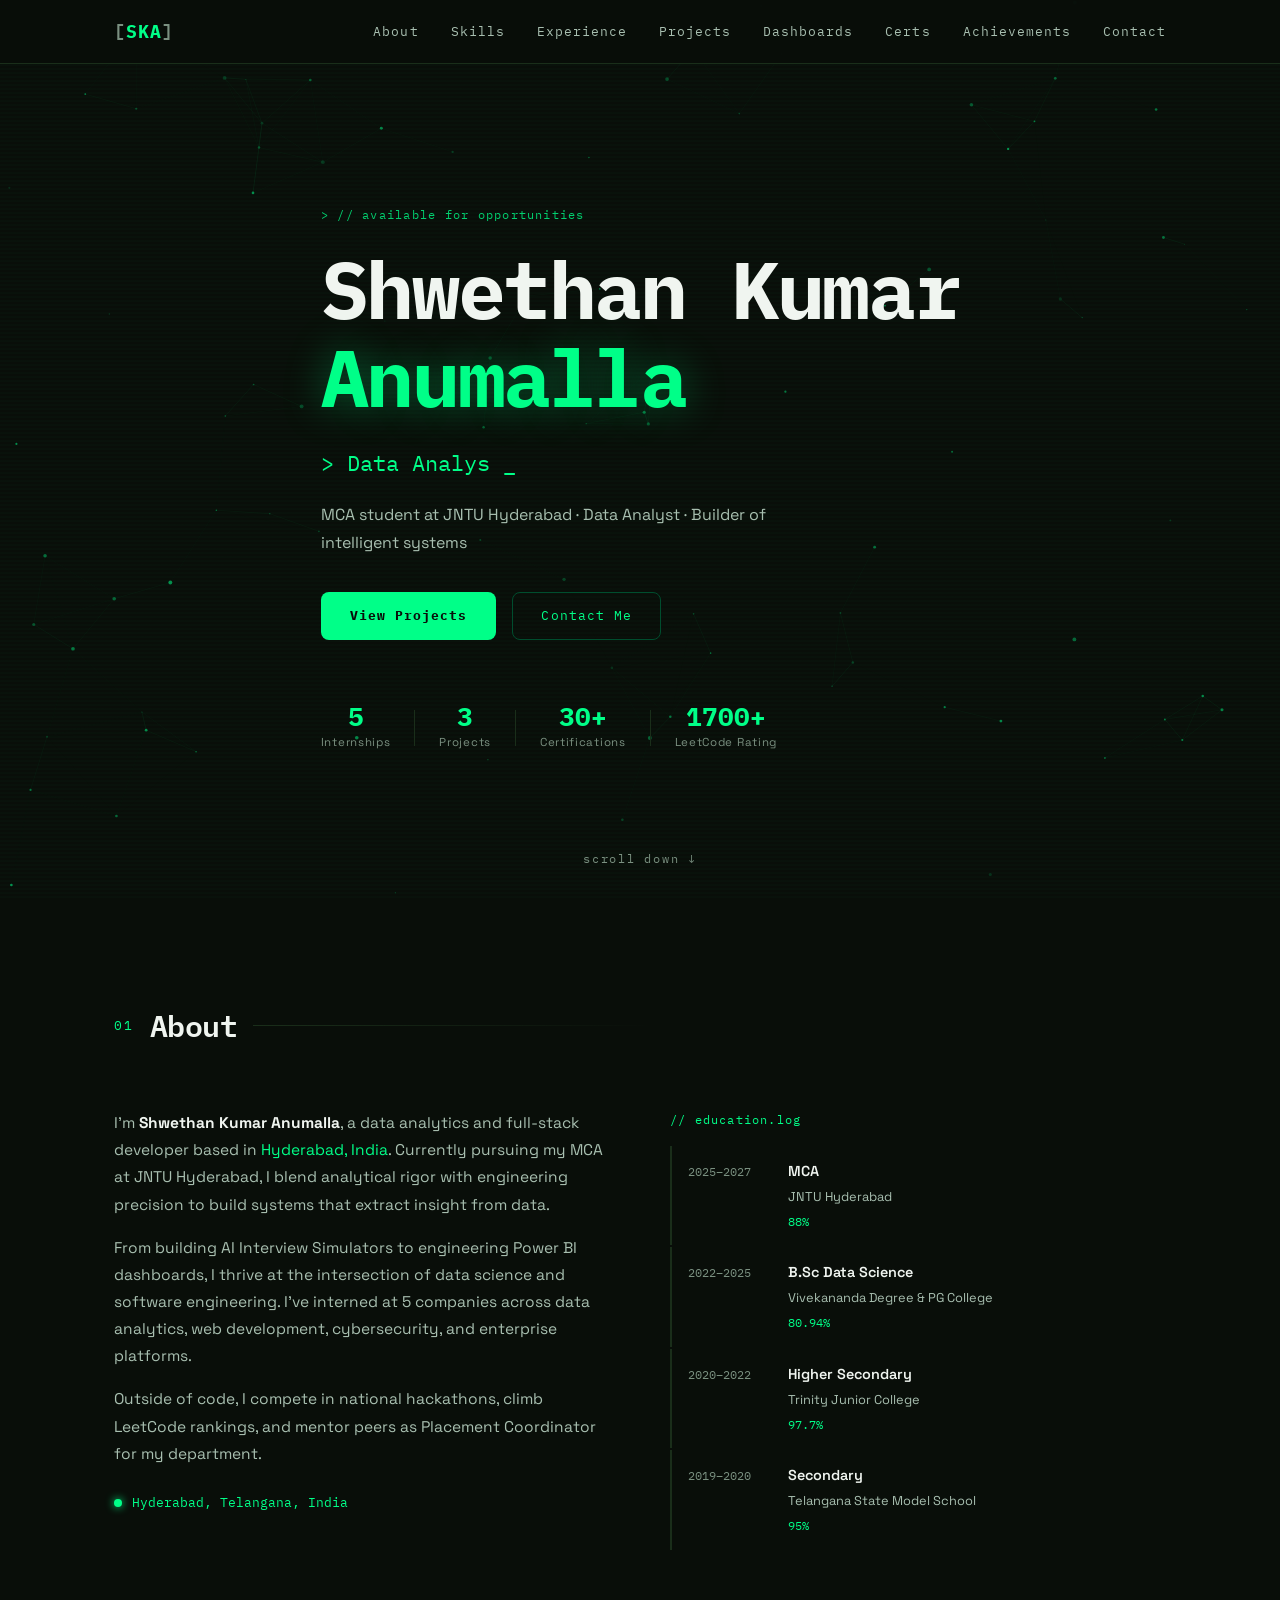
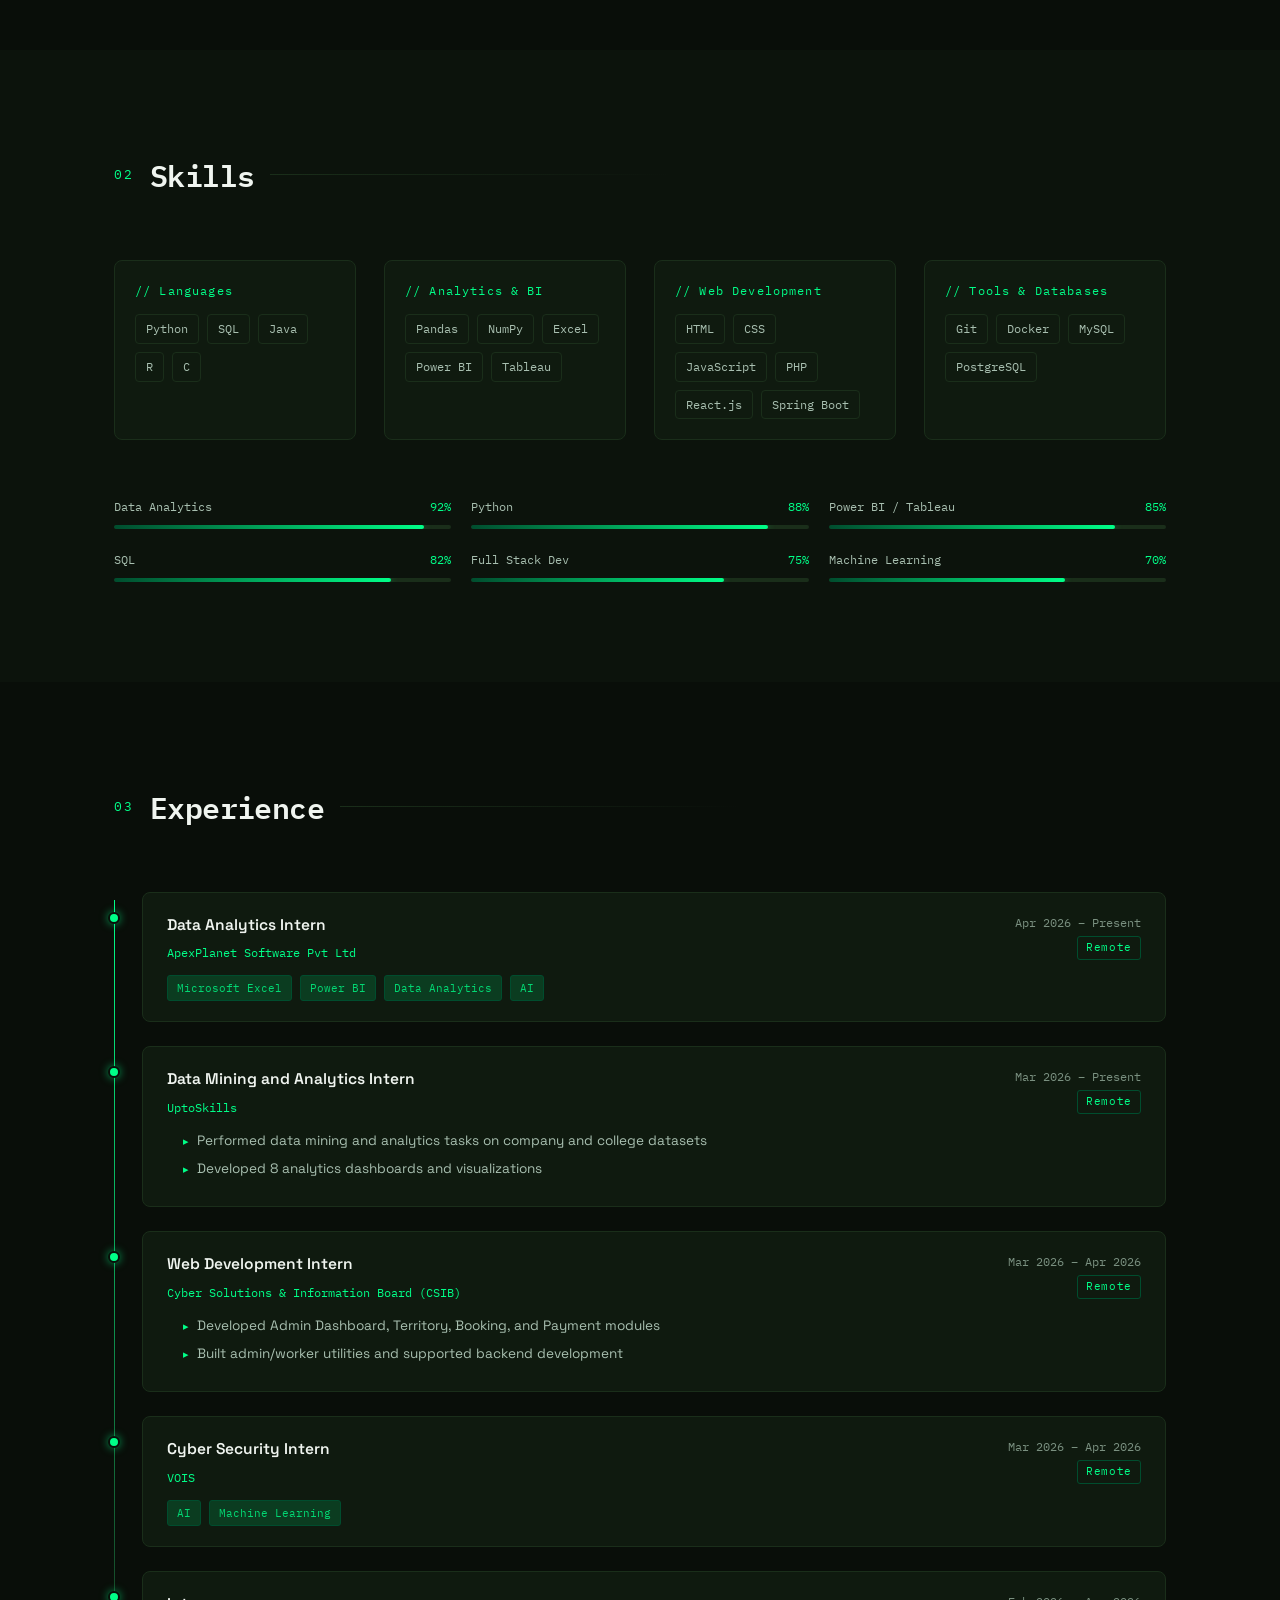
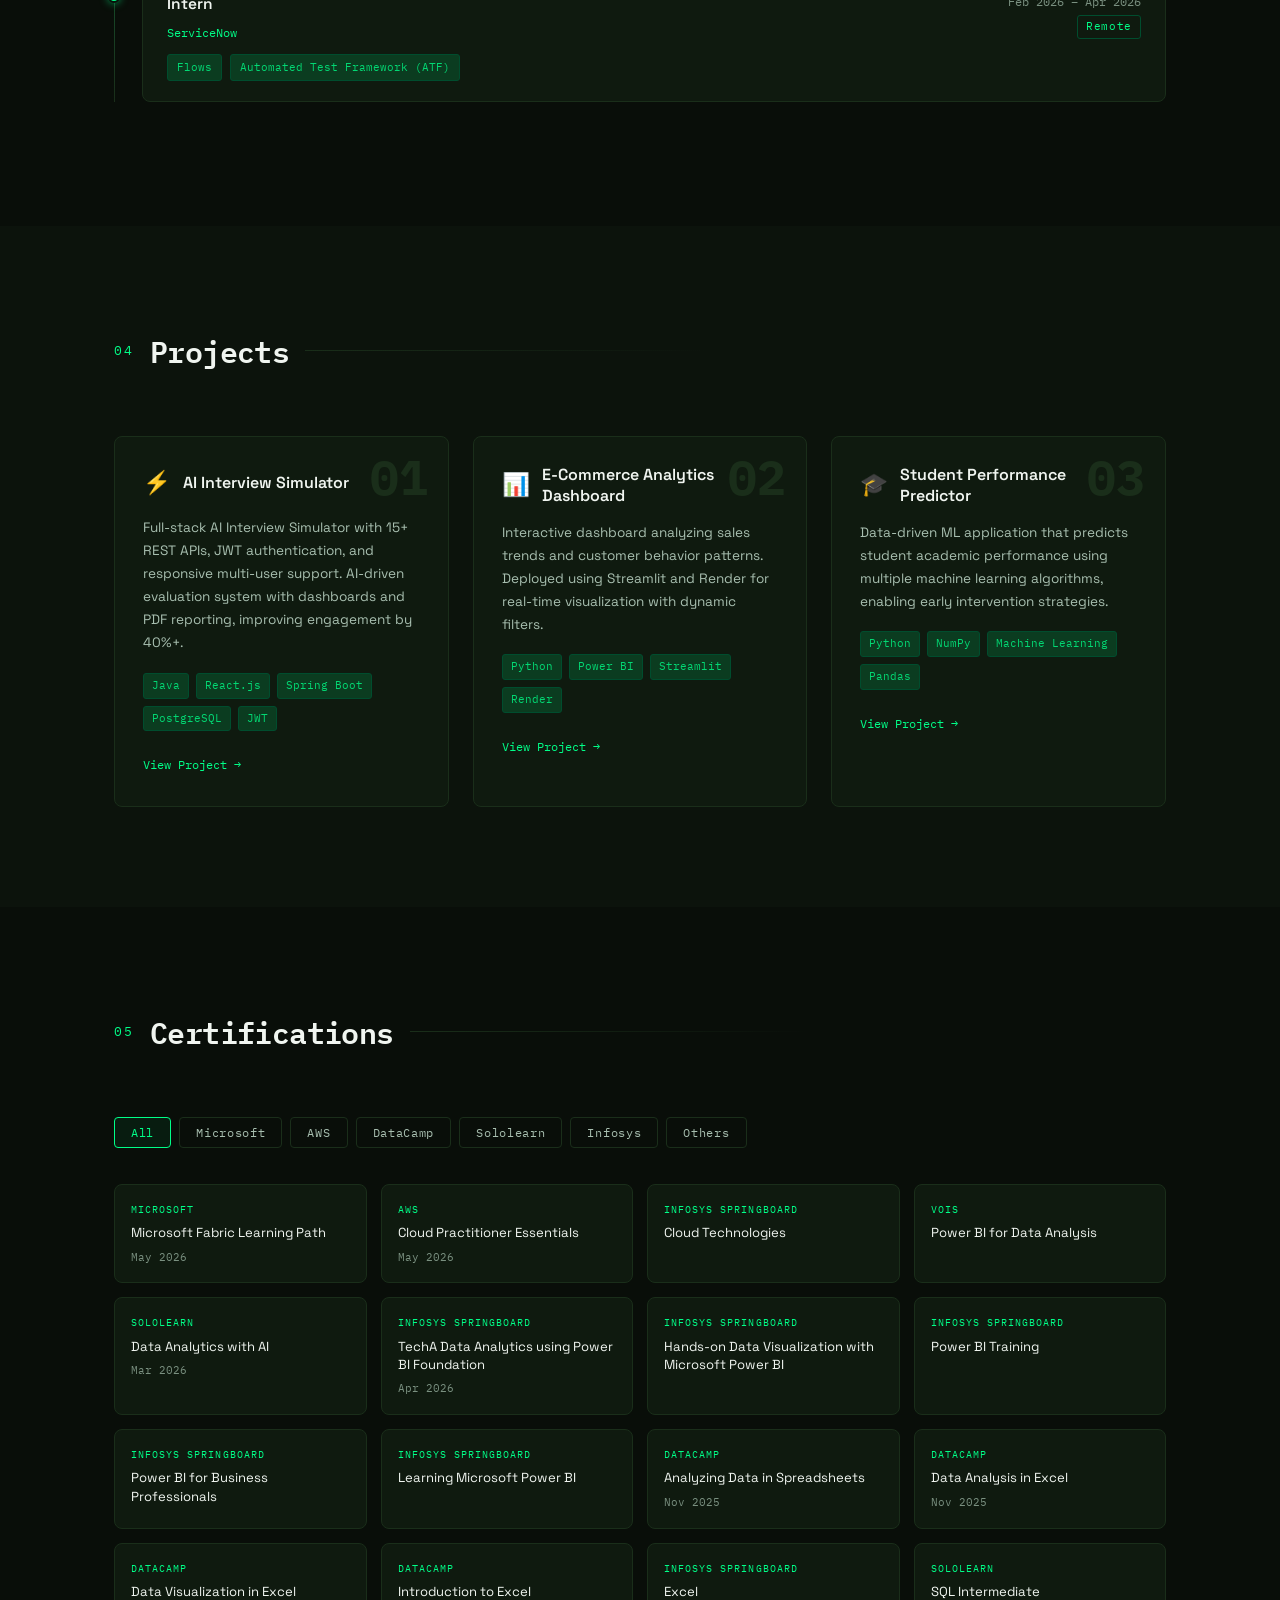
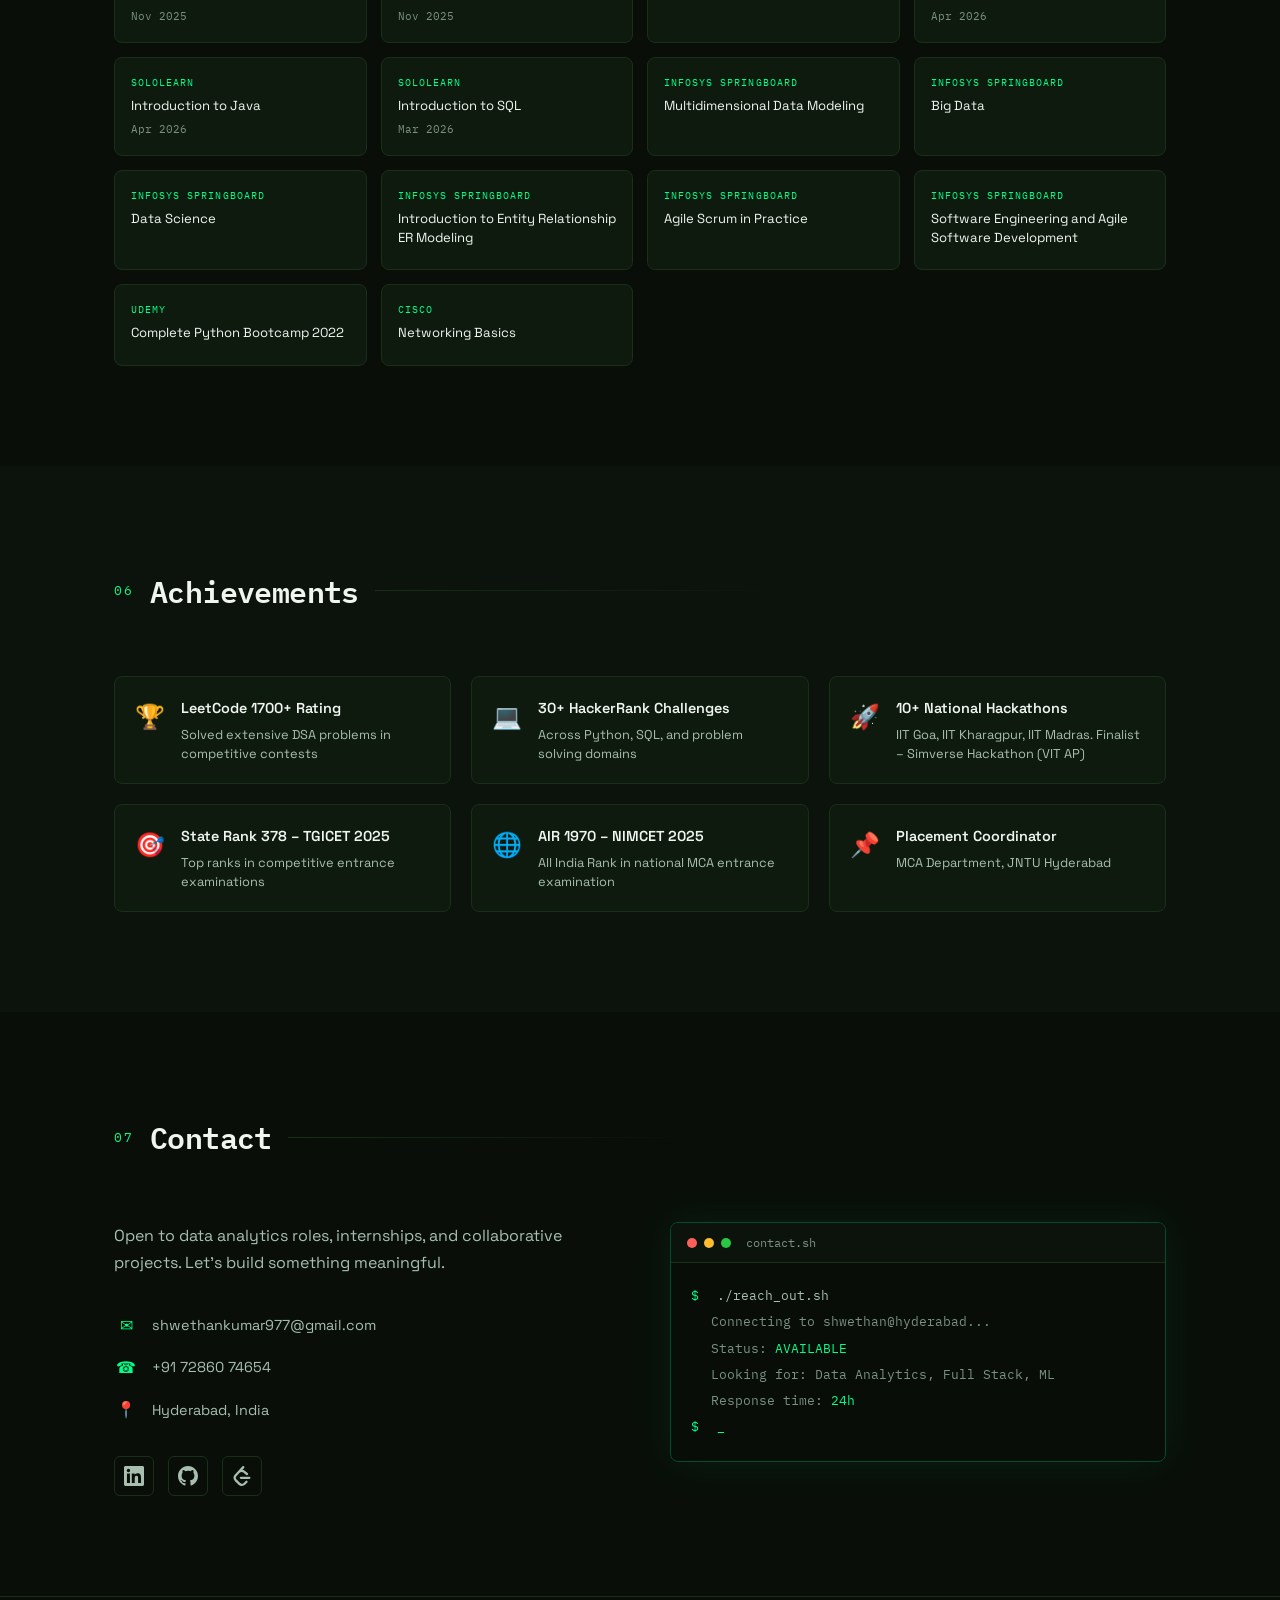
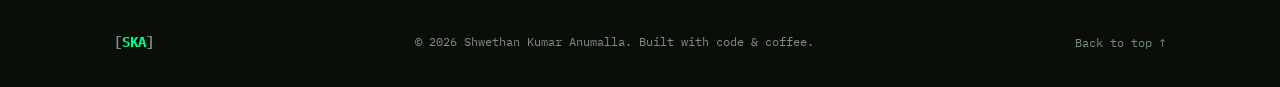
==== commit 6620950d: "Added dashboard files" ====
--- a/index.html
+++ b/index.html
@@ -22,6 +22,7 @@
         <li><a href="#skills" class="nav-link">Skills</a></li>
         <li><a href="#experience" class="nav-link">Experience</a></li>
         <li><a href="#projects" class="nav-link">Projects</a></li>
+        <li><a href="dashboards.html" class="nav-link">Dashboards</a></li>
         <li><a href="#certifications" class="nav-link">Certs</a></li>
         <li><a href="#achievements" class="nav-link">Achievements</a></li>
         <li><a href="#contact" class="nav-link">Contact</a></li>
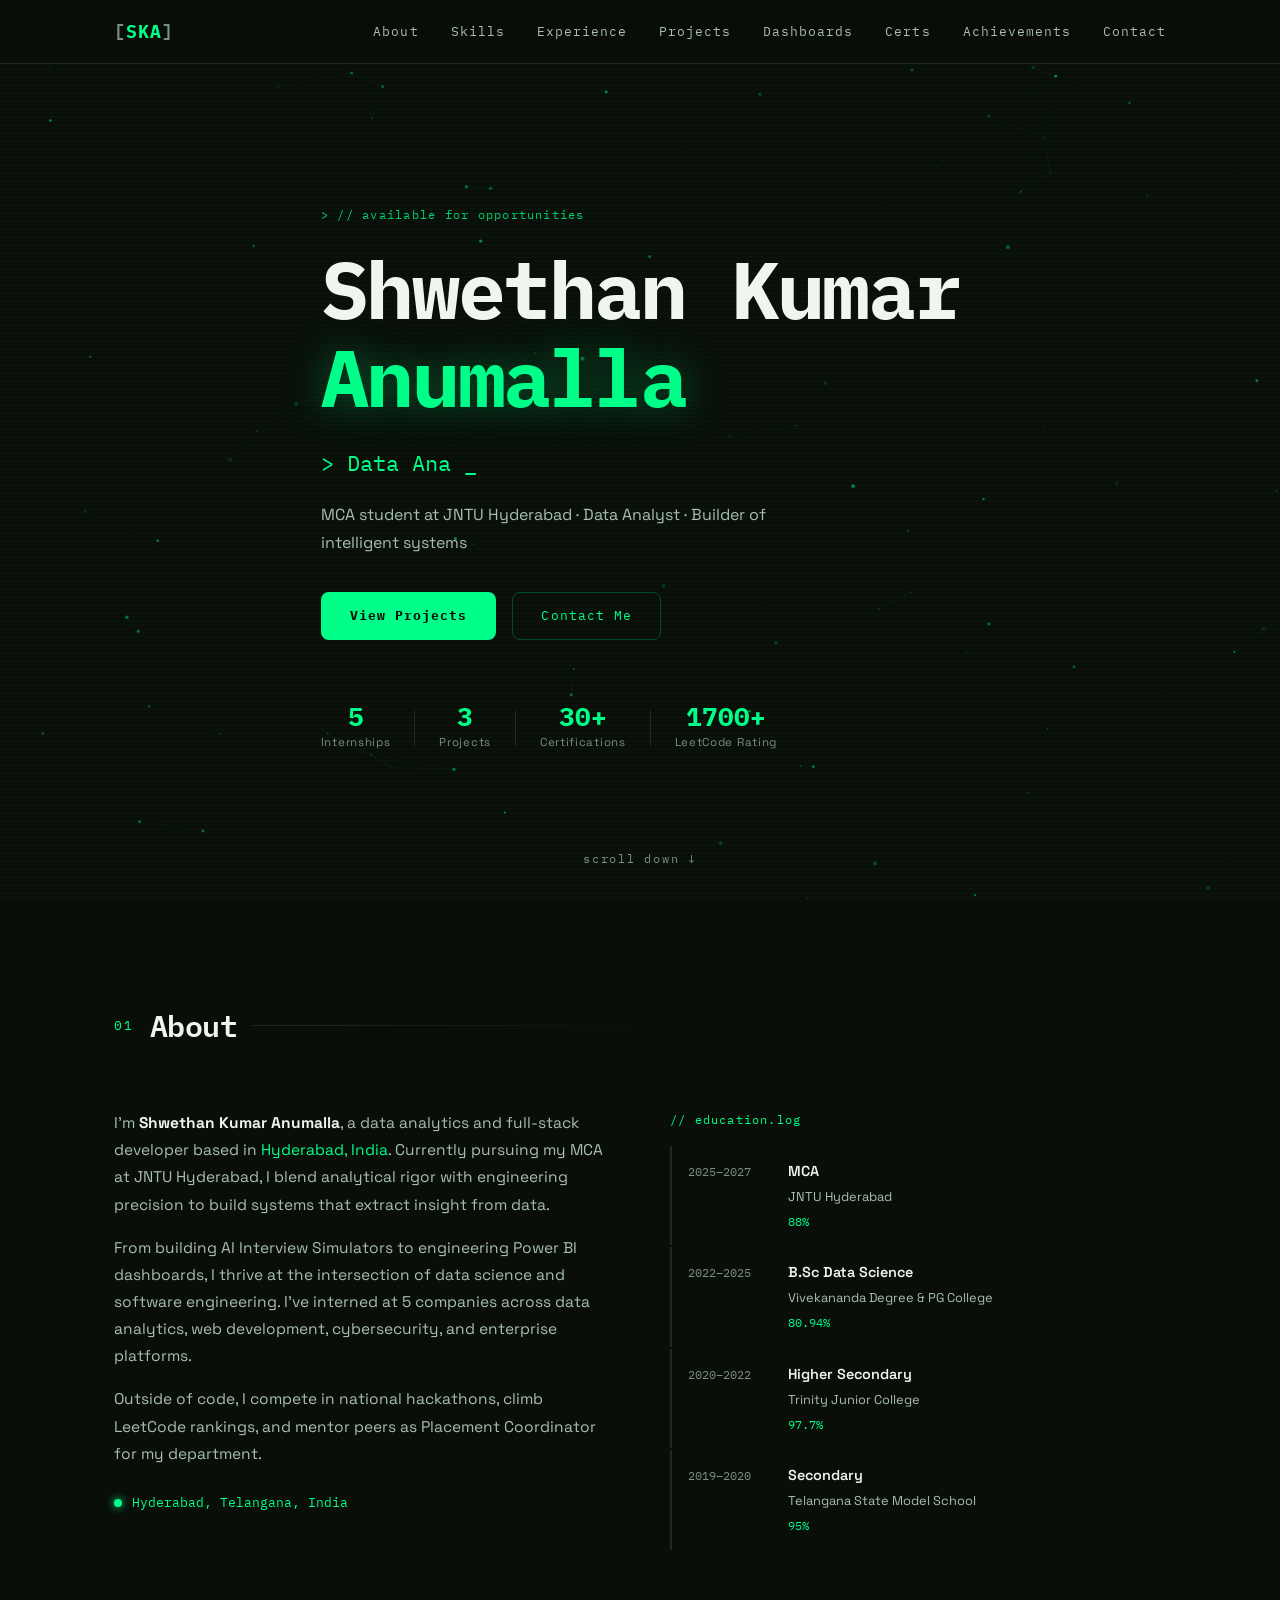
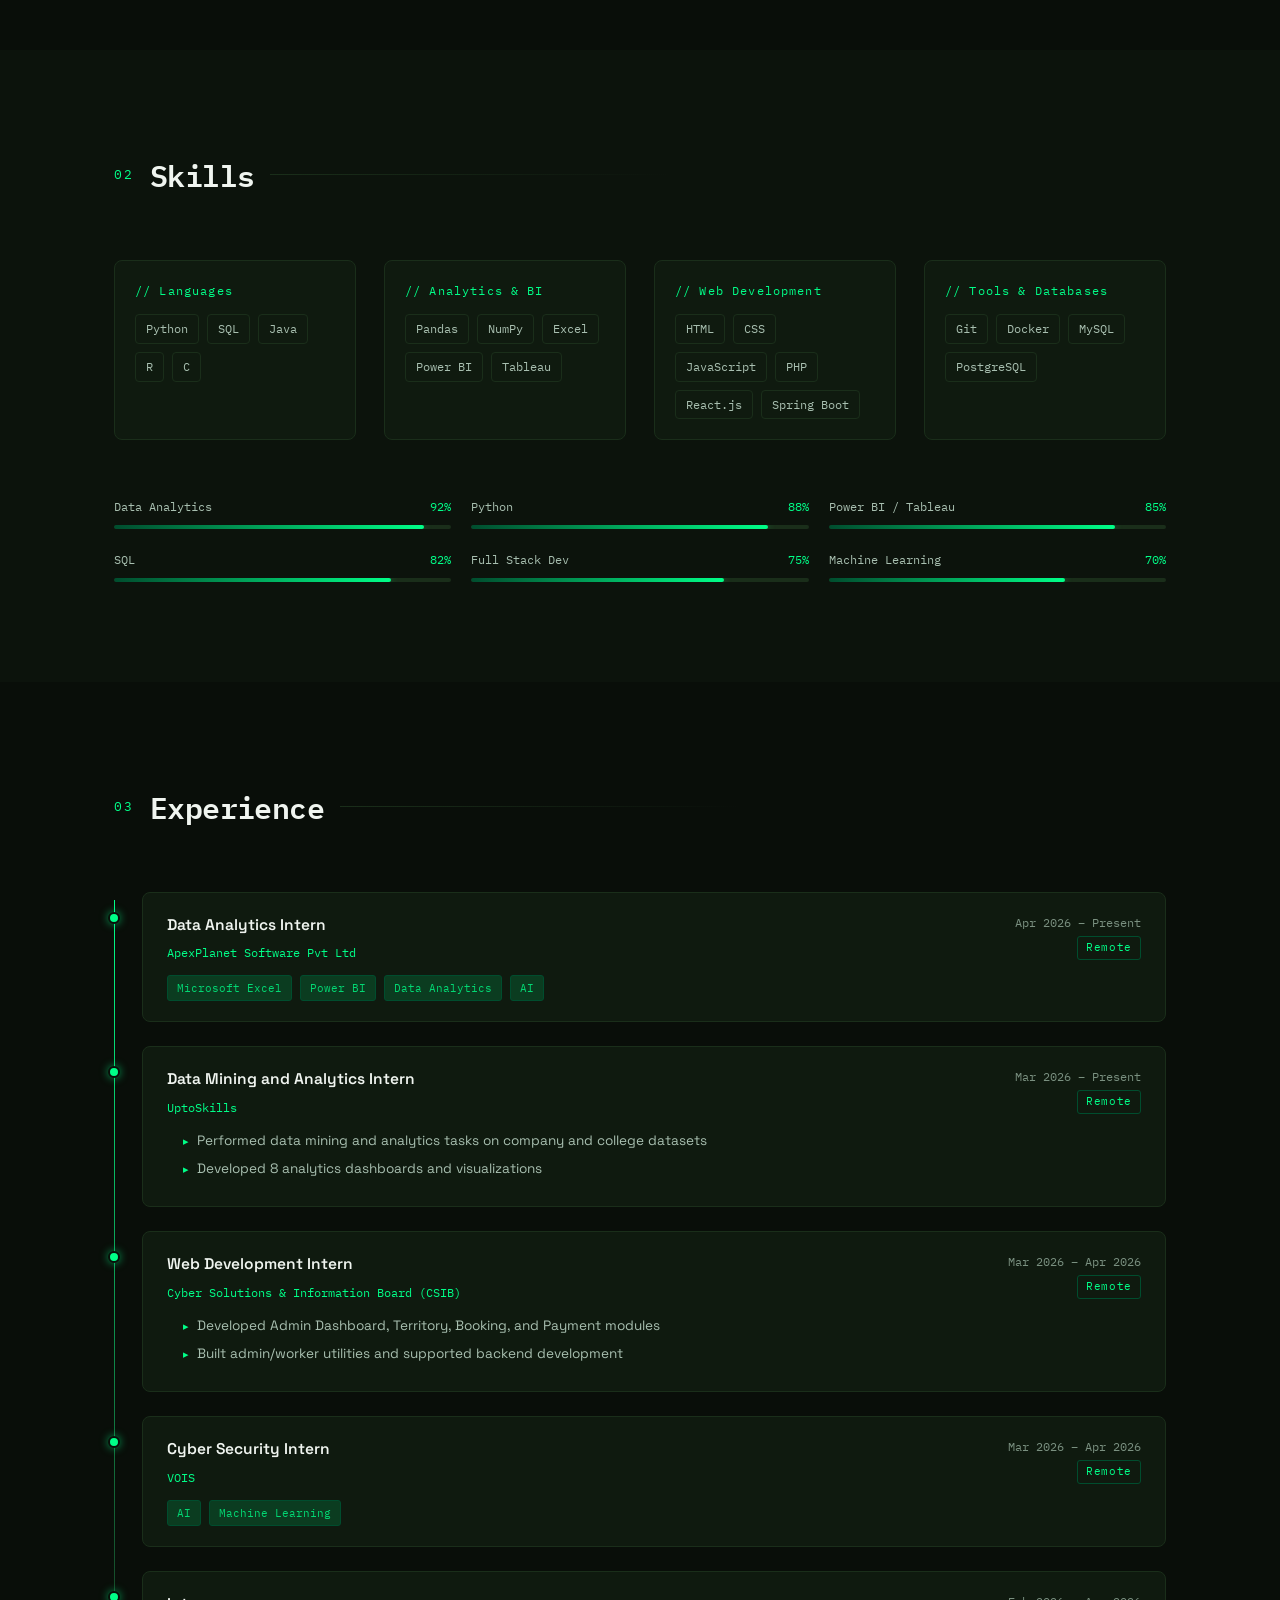
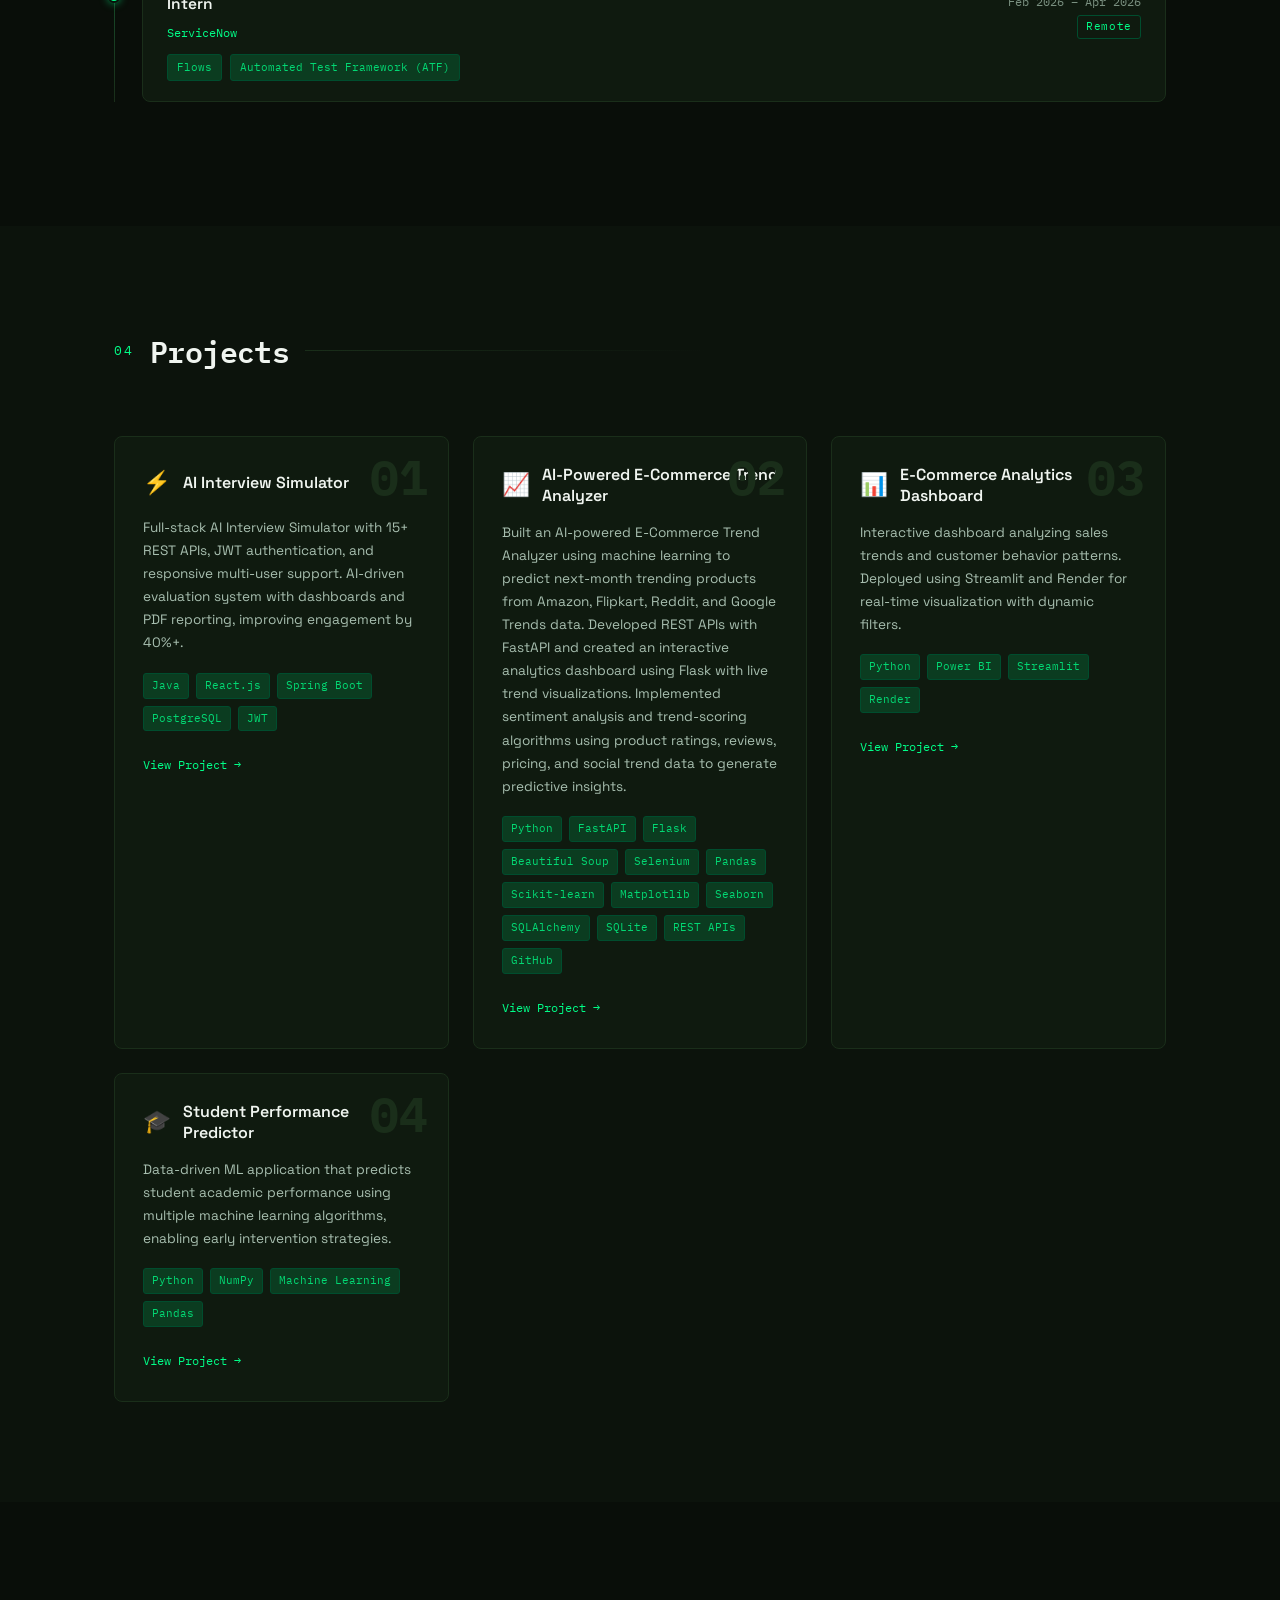
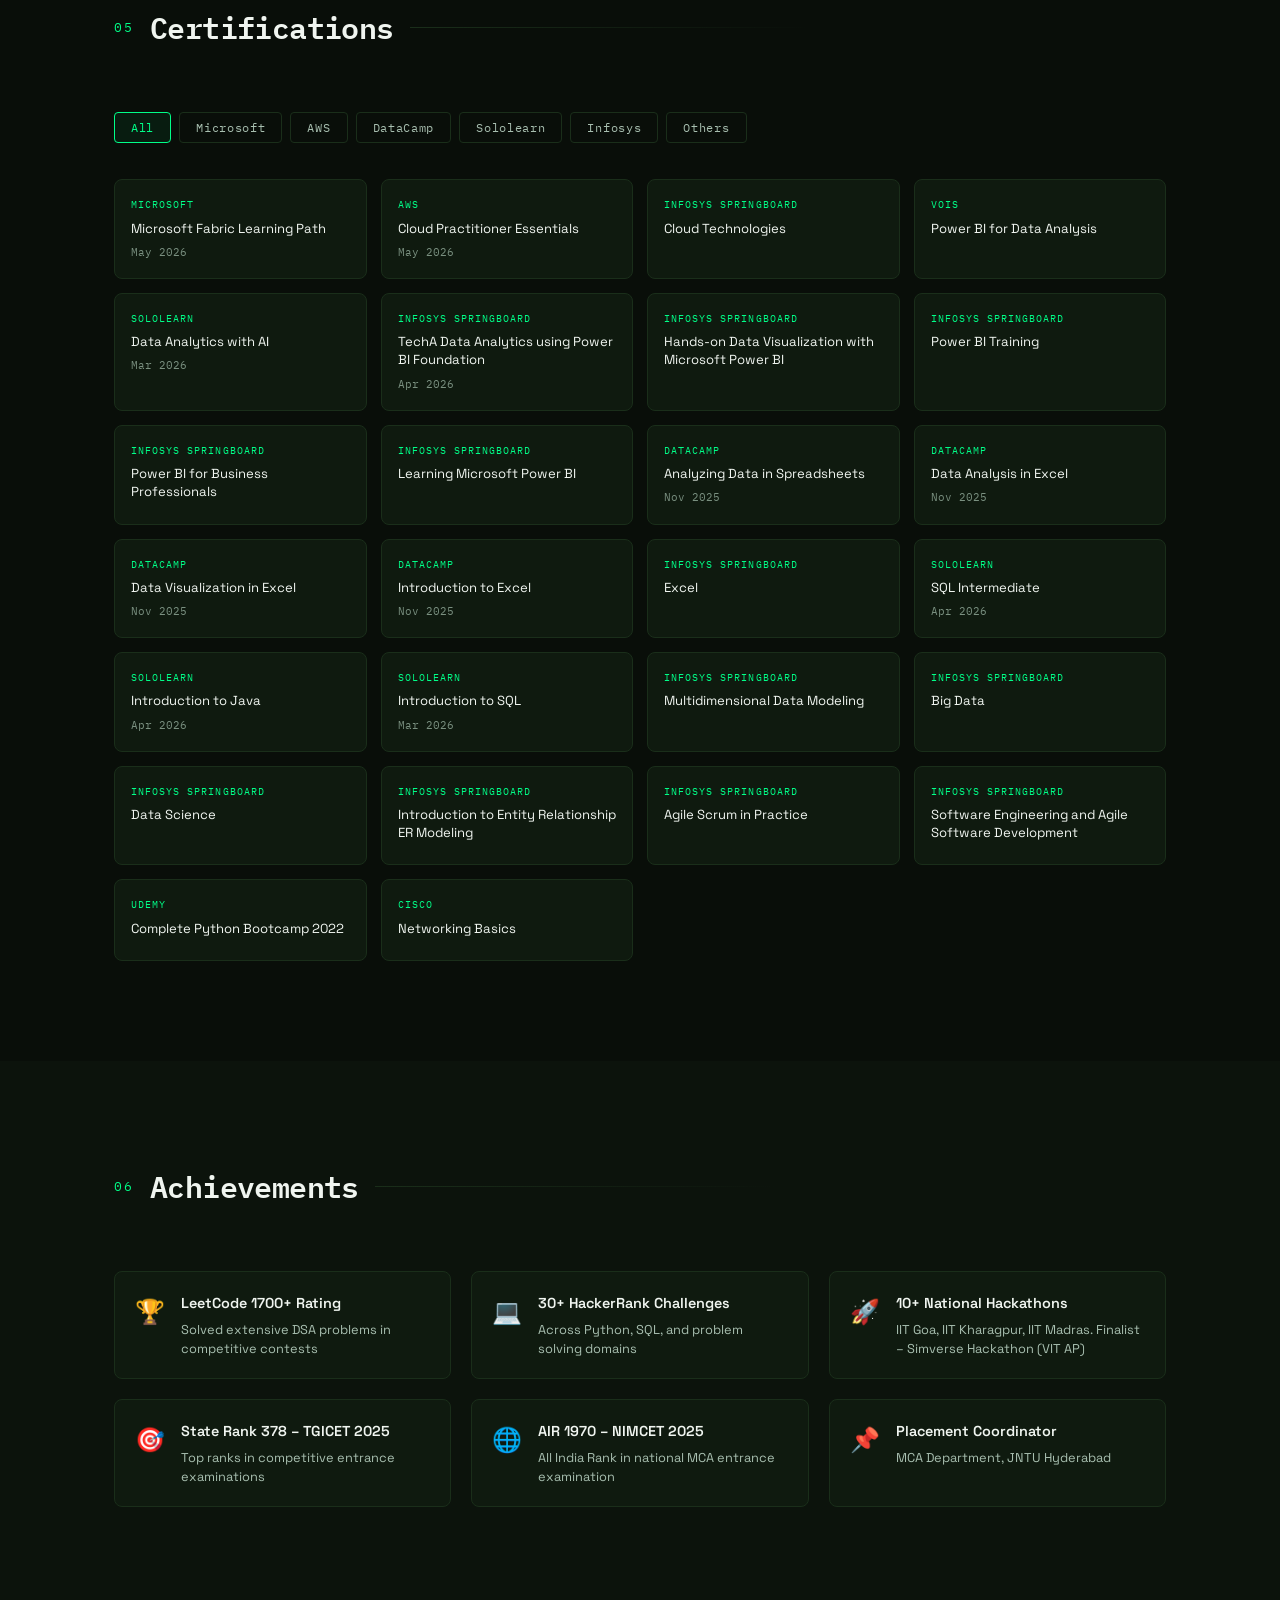
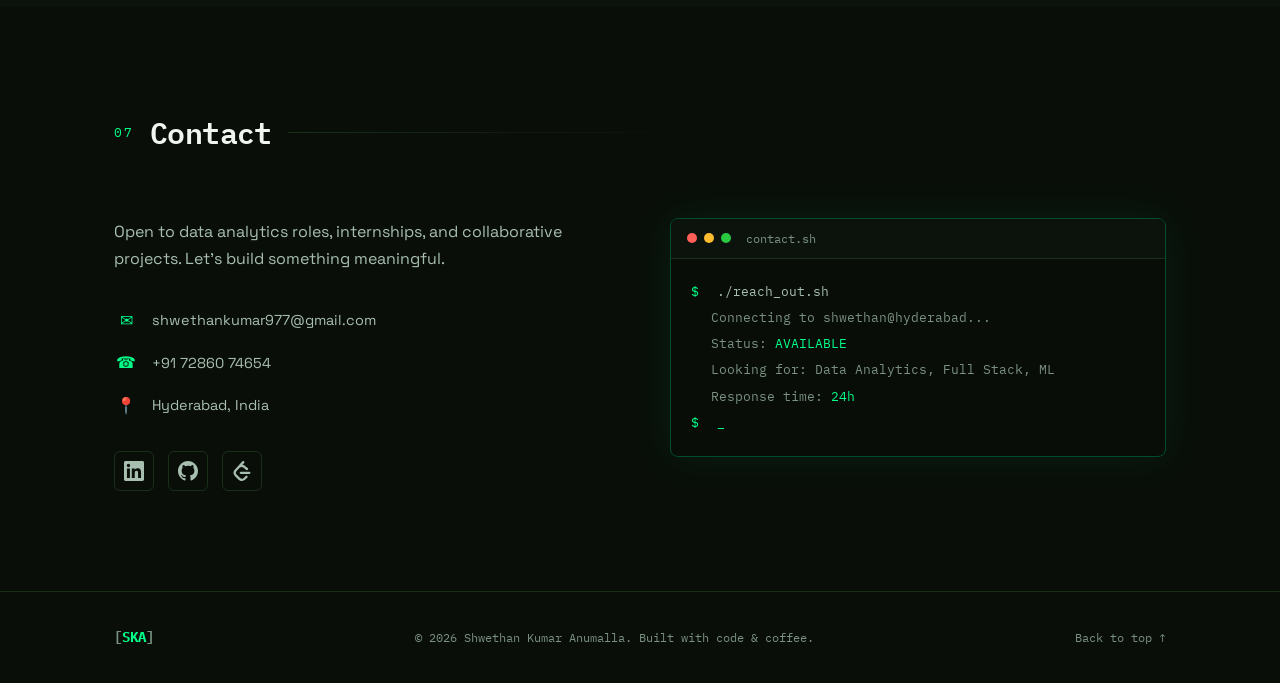
==== commit 8ff239b4: "Update index.html" ====
--- a/index.html
+++ b/index.html
@@ -348,6 +348,32 @@
         <div class="project-card">
           <div class="project-number">02</div>
           <div class="project-header">
+            <div class="project-icon">📈</div>
+            <h3 class="project-title">AI-Powered E-Commerce Trend Analyzer</h3>
+          </div>
+
+        <p class="project-desc">Built an AI-powered E-Commerce Trend Analyzer using machine learning to predict next-month trending products from Amazon, Flipkart, Reddit, and Google Trends data. Developed REST APIs with FastAPI and created an interactive analytics dashboard using Flask with live trend visualizations. Implemented sentiment analysis and trend-scoring algorithms using product ratings, reviews, pricing, and social trend data to generate predictive insights.</p>
+        <div class="project-tags">
+          <span class="proj-tag">Python</span>
+          <span class="proj-tag">FastAPI</span>
+          <span class="proj-tag">Flask</span>
+          <span class="proj-tag">Beautiful Soup</span>
+          <span class="proj-tag">Selenium</span>
+          <span class="proj-tag">Pandas</span>
+          <span class="proj-tag">Scikit-learn</span>
+          <span class="proj-tag">Matplotlib</span>
+          <span class="proj-tag">Seaborn</span>
+          <span class="proj-tag">SQLAlchemy</span>
+          <span class="proj-tag">SQLite</span>
+          <span class="proj-tag">REST APIs</span>
+          <span class="proj-tag">GitHub</span>
+        </div>
+        <a href="https://ecommerce-trend-analyzer-6lpa.onrender.com" class="project-link">View Project →</a>
+      </div>
+
+        <div class="project-card">
+          <div class="project-number">03</div>
+          <div class="project-header">
             <div class="project-icon">📊</div>
             <h3 class="project-title">E-Commerce Analytics Dashboard</h3>
           </div>
@@ -362,7 +388,7 @@
         </div>
 
         <div class="project-card">
-          <div class="project-number">03</div>
+          <div class="project-number">04</div>
           <div class="project-header">
             <div class="project-icon">🎓</div>
             <h3 class="project-title">Student Performance Predictor</h3>
@@ -671,4 +697,4 @@
 
   <script src="script.js"></script>
 </body>
-</html>+</html>
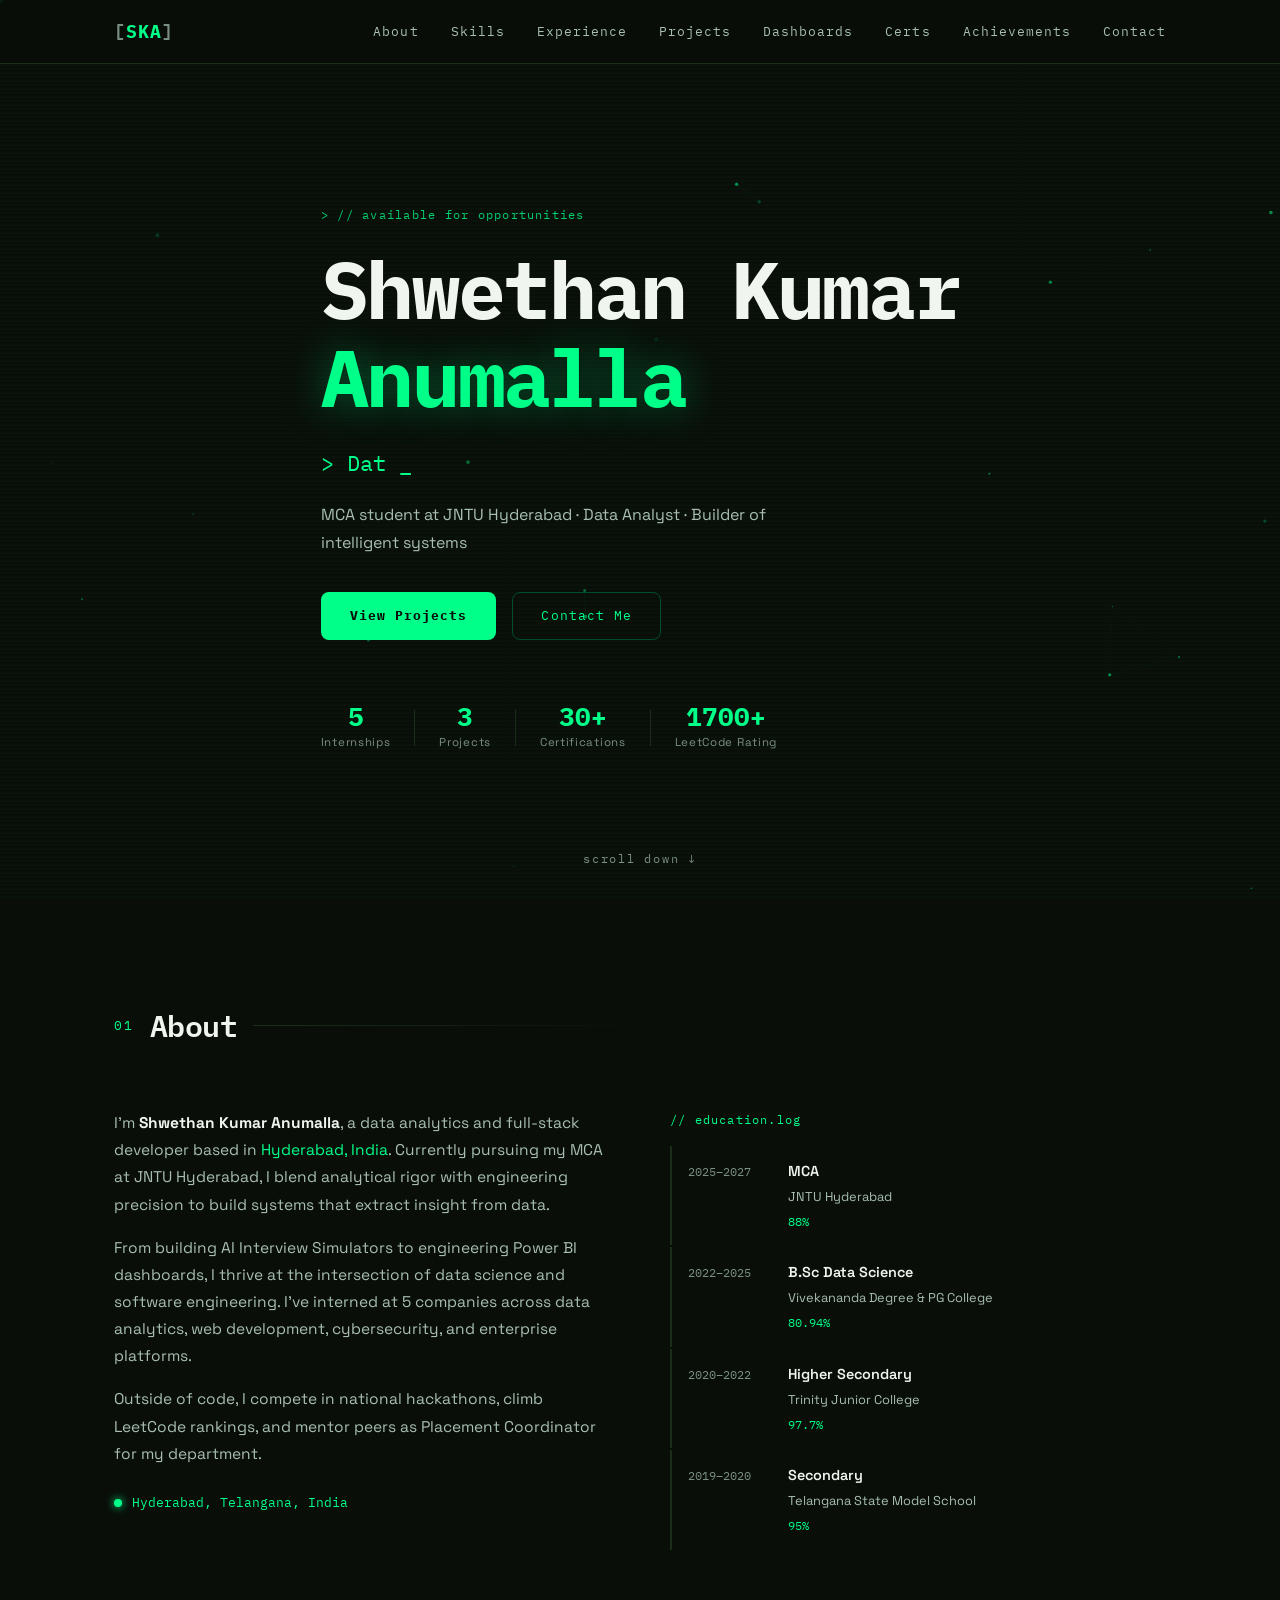
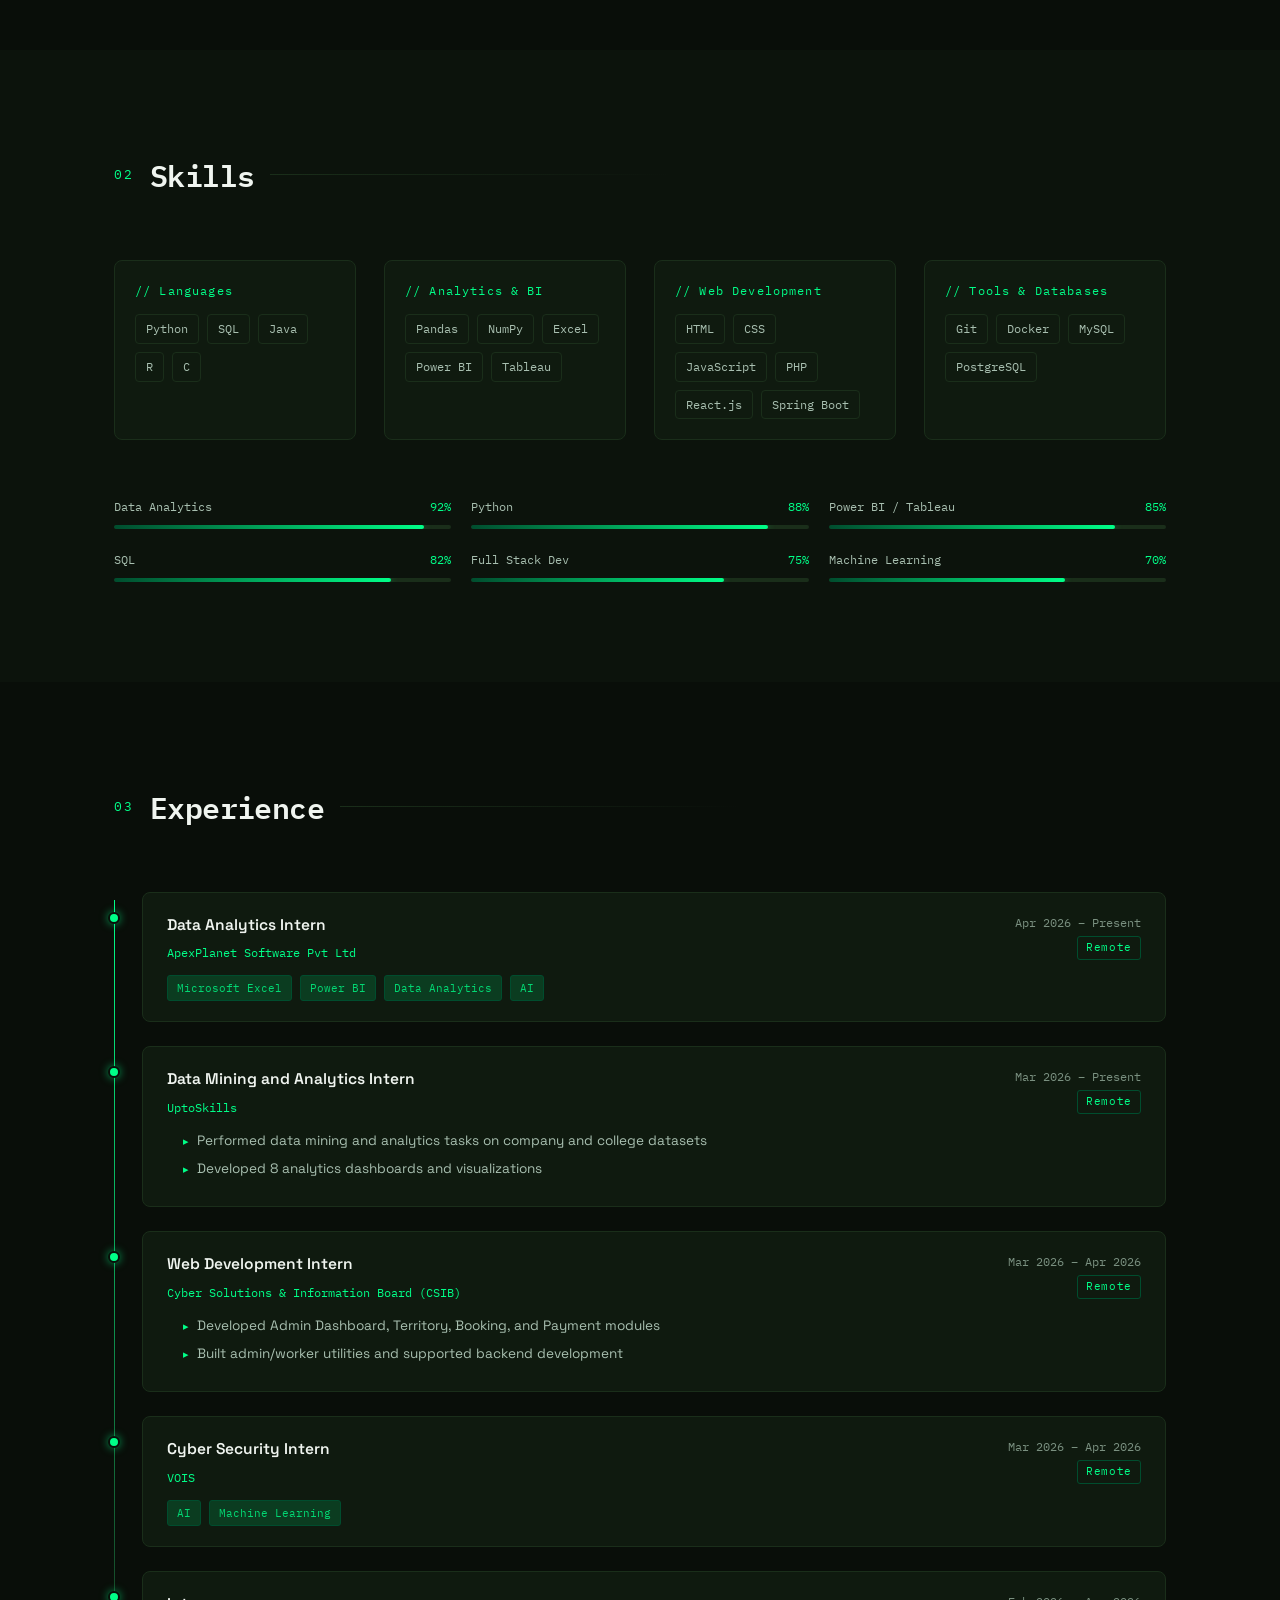
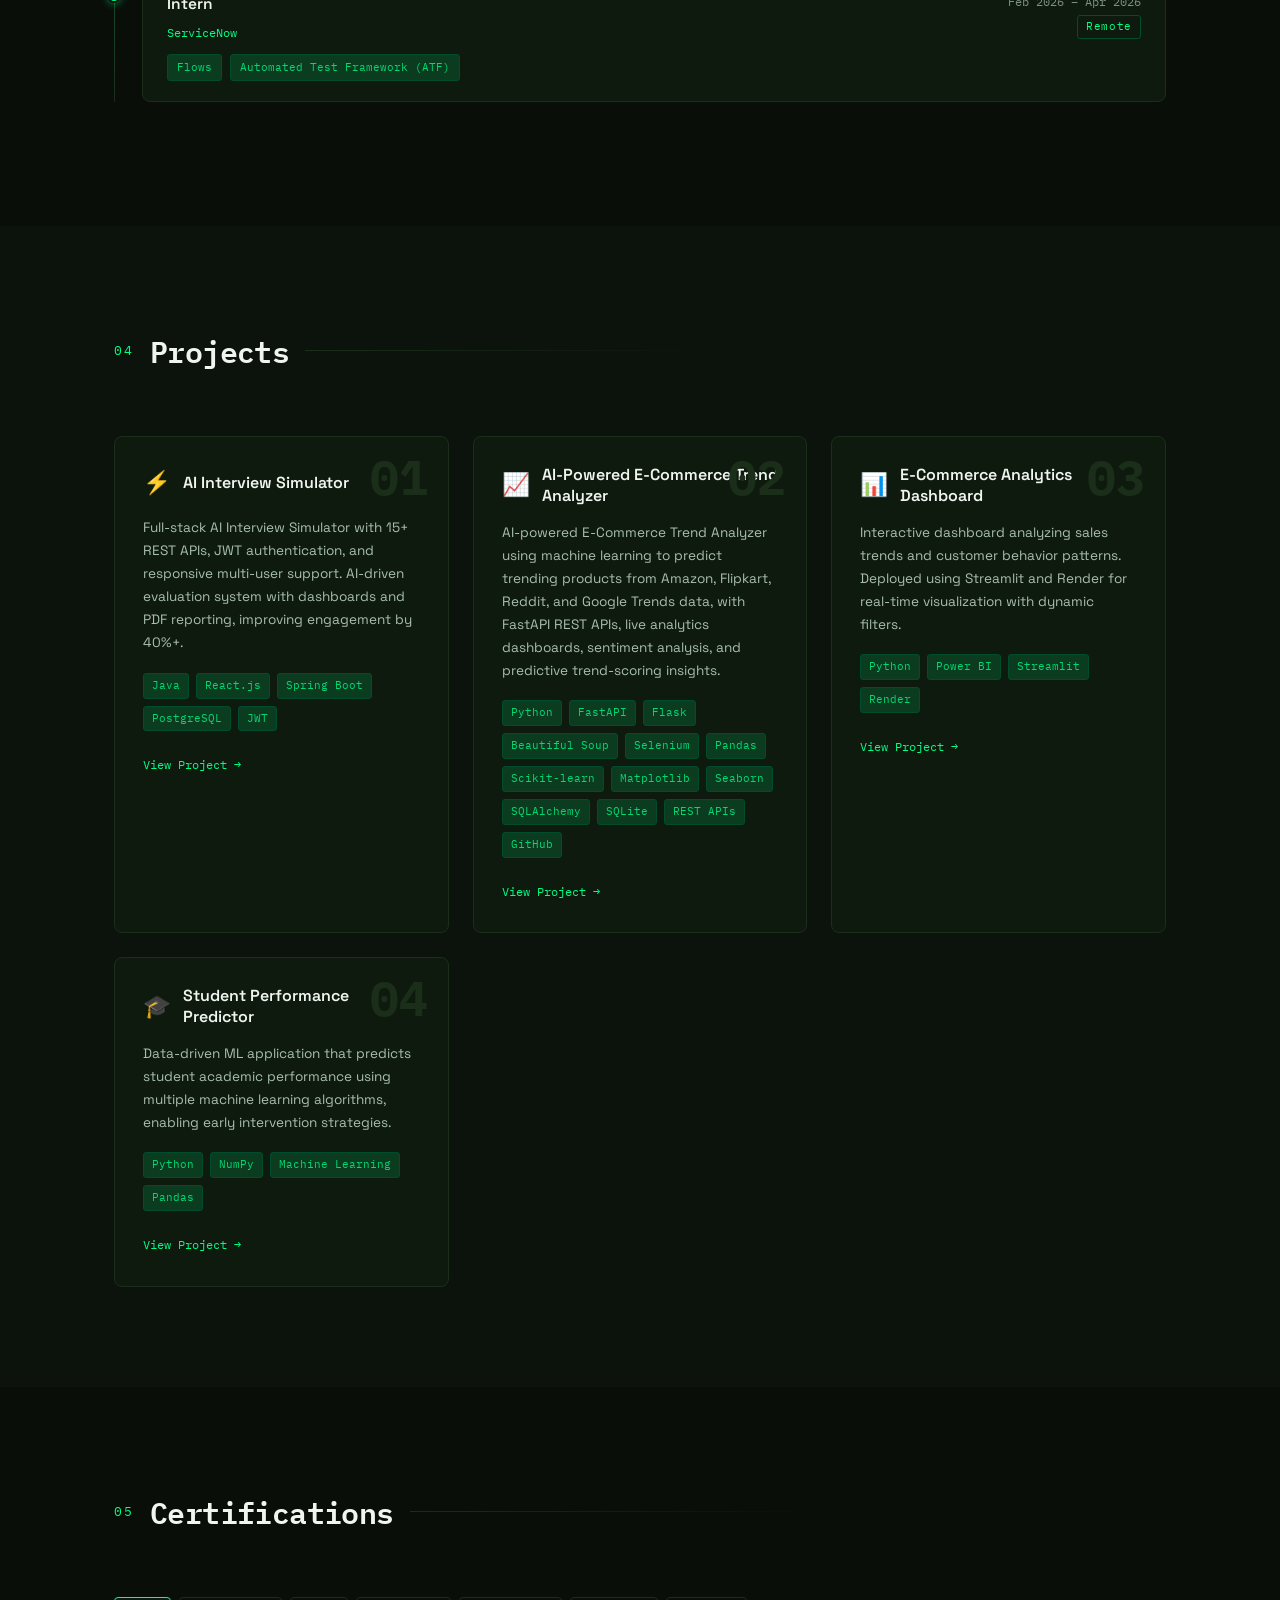
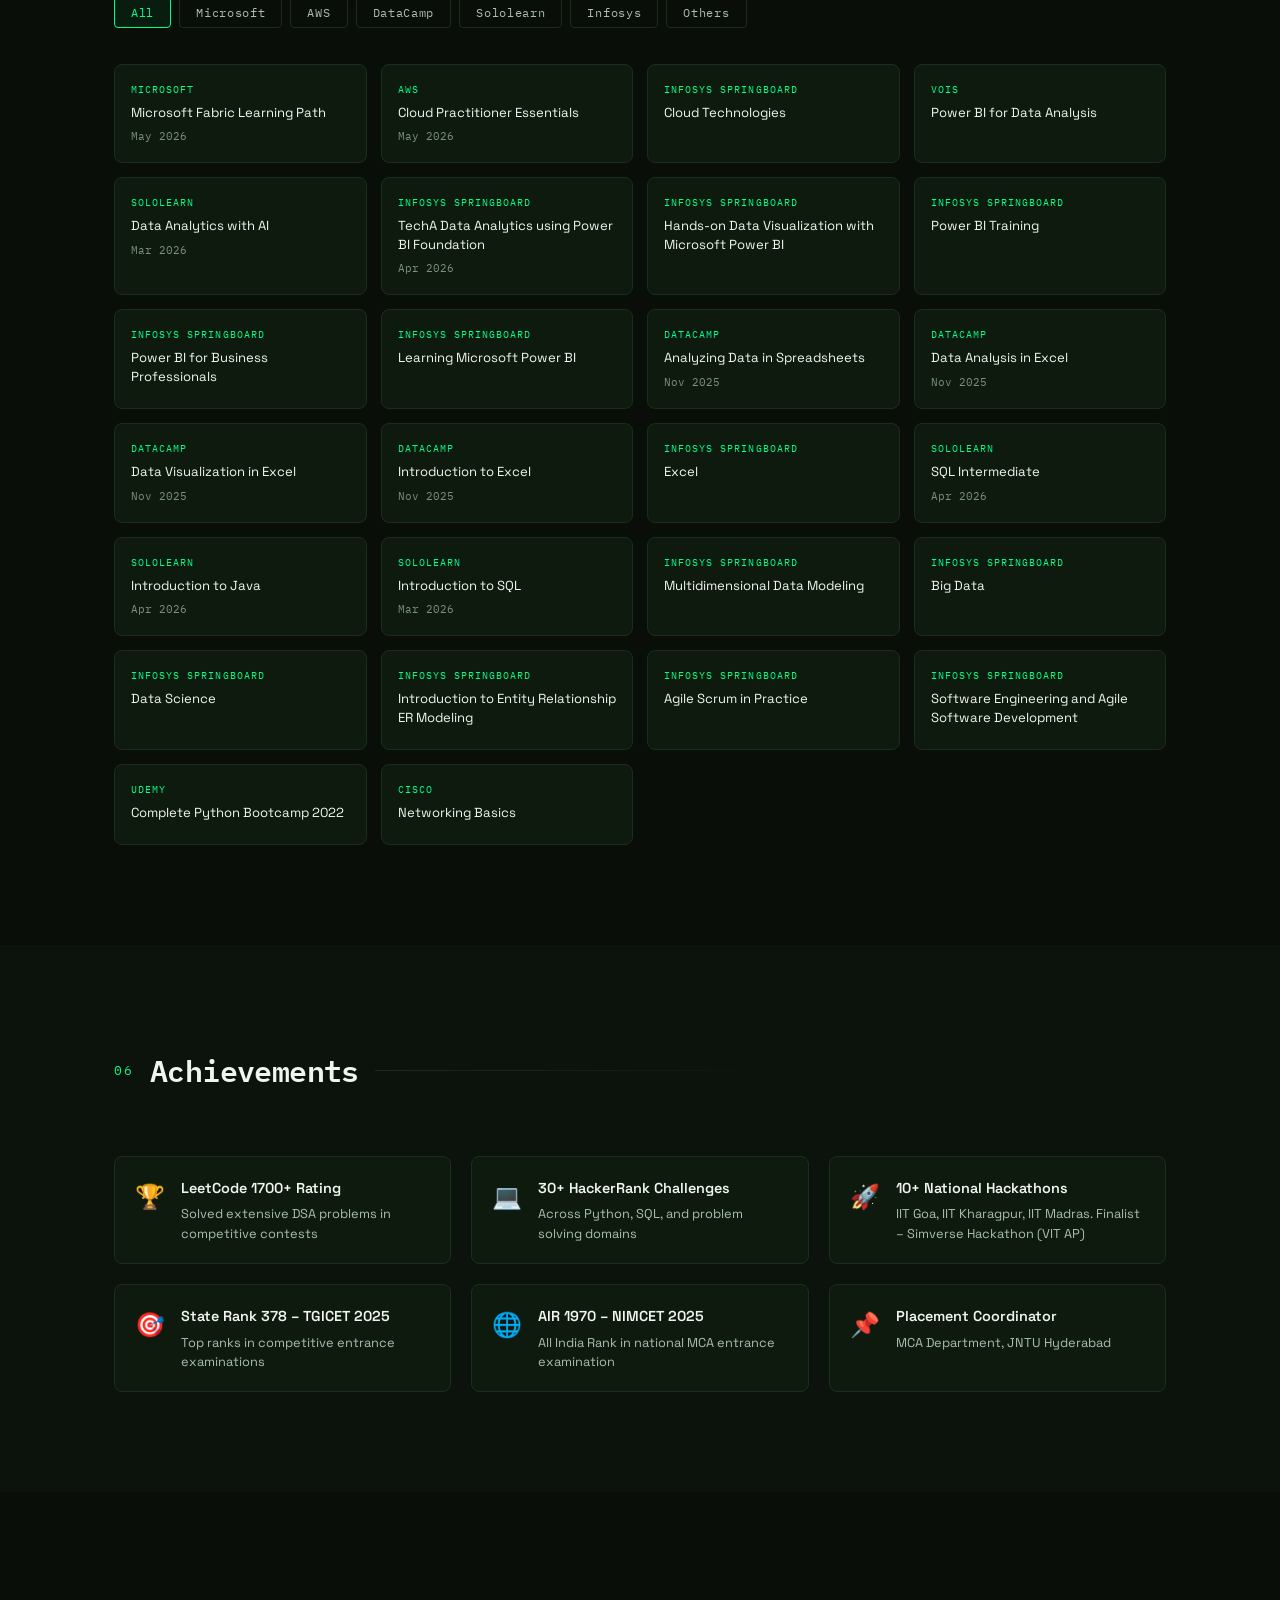
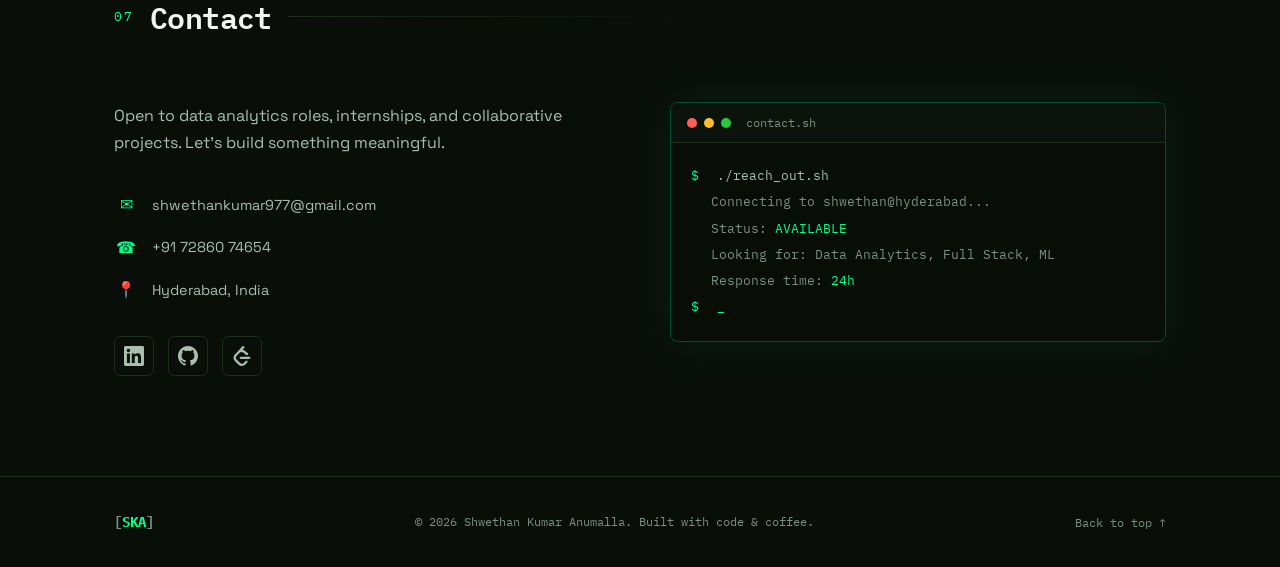
==== commit f0d7859b: "Update index.html" ====
--- a/index.html
+++ b/index.html
@@ -352,7 +352,7 @@
             <h3 class="project-title">AI-Powered E-Commerce Trend Analyzer</h3>
           </div>
 
-        <p class="project-desc">Built an AI-powered E-Commerce Trend Analyzer using machine learning to predict next-month trending products from Amazon, Flipkart, Reddit, and Google Trends data. Developed REST APIs with FastAPI and created an interactive analytics dashboard using Flask with live trend visualizations. Implemented sentiment analysis and trend-scoring algorithms using product ratings, reviews, pricing, and social trend data to generate predictive insights.</p>
+        <p class="project-desc">AI-powered E-Commerce Trend Analyzer using machine learning to predict trending products from Amazon, Flipkart, Reddit, and Google Trends data, with FastAPI REST APIs, live analytics dashboards, sentiment analysis, and predictive trend-scoring insights.</p>
         <div class="project-tags">
           <span class="proj-tag">Python</span>
           <span class="proj-tag">FastAPI</span>
